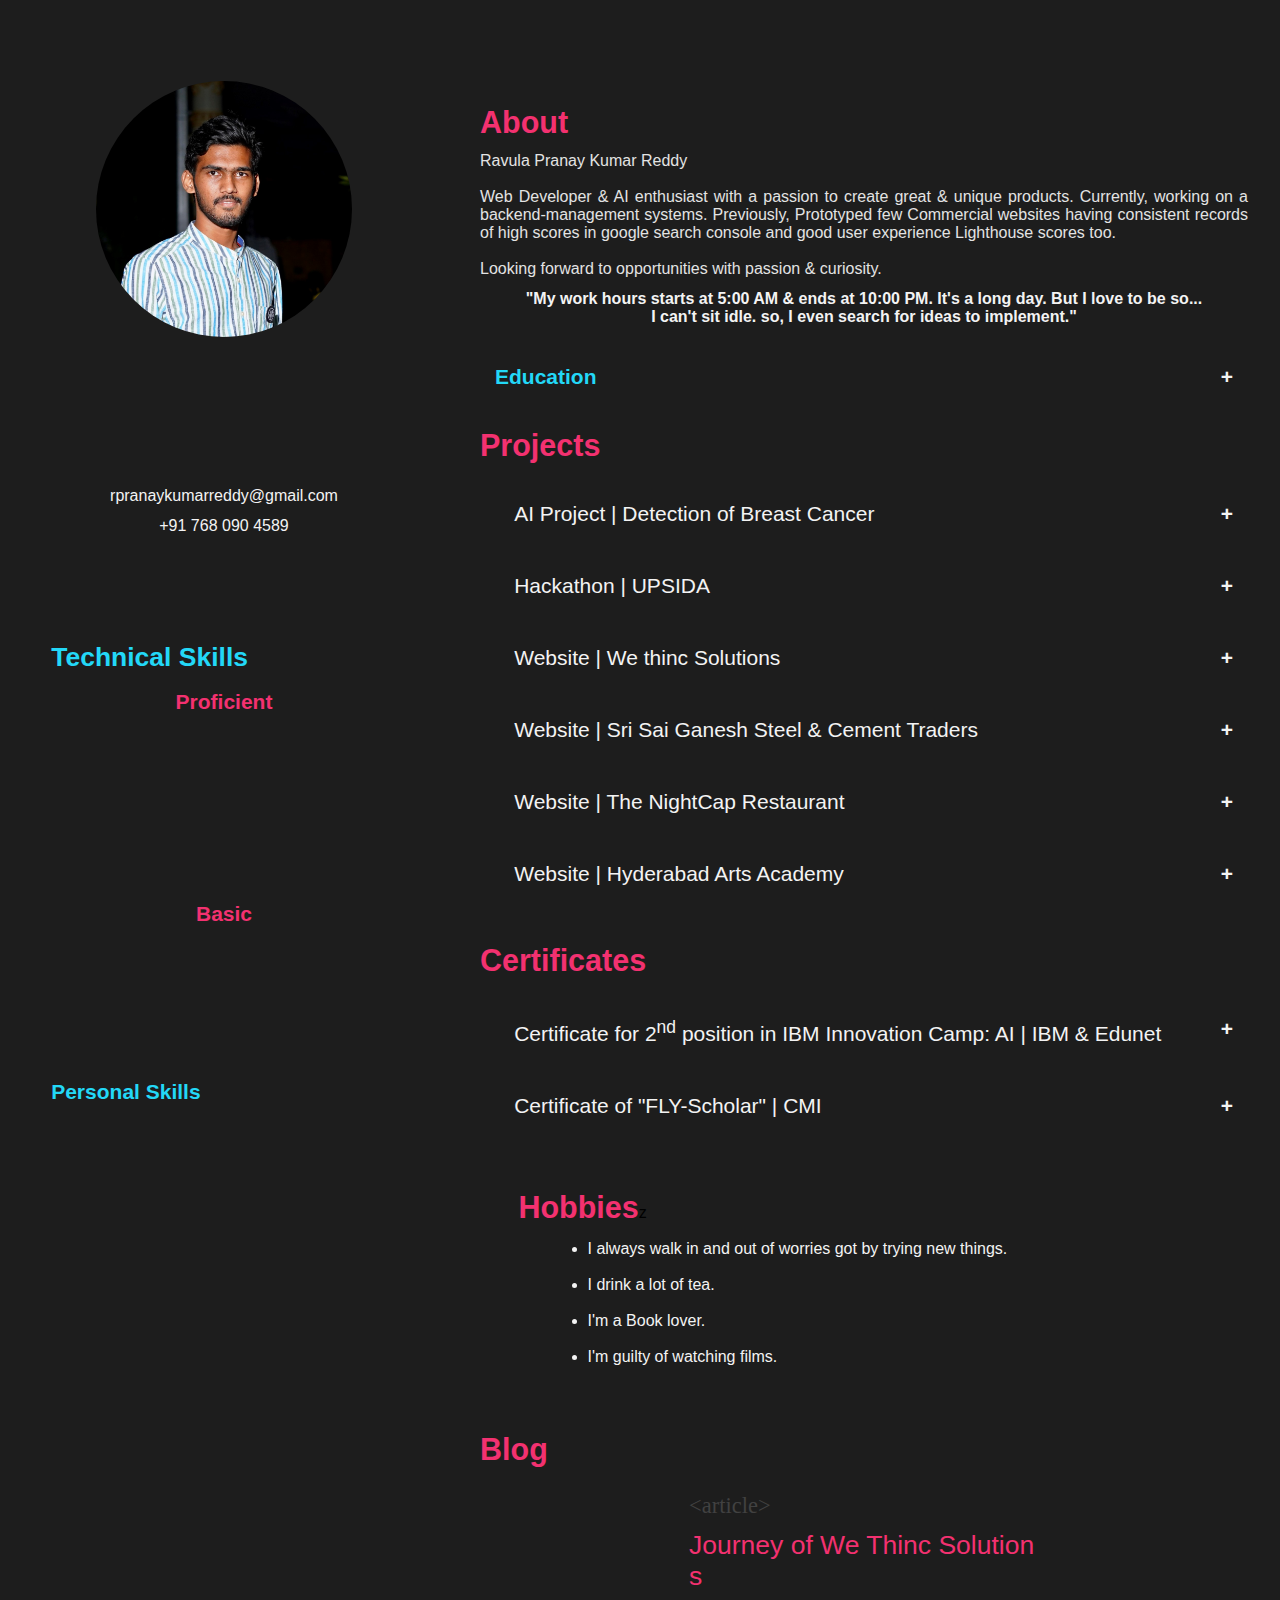
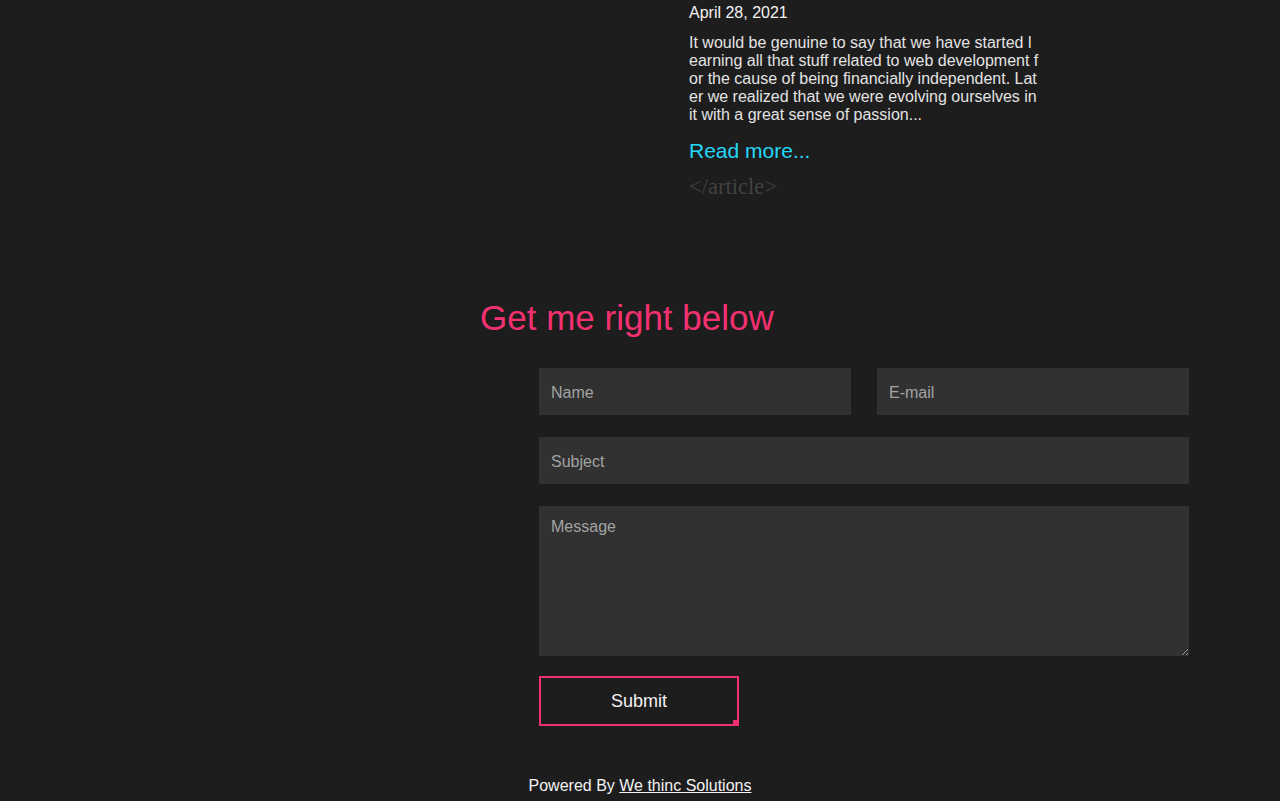
==== index.html @ e6c93ada "Add files via upload" ====
<!DOCTYPE html>
<html lang="en">

<head>
    <meta charset="UTF-8">
    <meta http-equiv="X-UA-Compatible" content="IE=edge">
    <meta name="viewport" content="width=device-width, initial-scale=1.0">
    <title>Pranay Kumar Reddy | Profile</title>
    <meta name="description" content="AI enthusiast & Web Developer with a passion to create great & unique products. Currently, learning AI through the IBM platform & also working on a database project. Previously, Prototyped few Commercial websites having consistent records of high scores in google search console and good user experience scores too. 
    Looking forward to opportunities with passion & curiosity.">
    <meta name="keywords" content="pranay, kumar, reddy, profile, portfolio, we, thinc, solutions">
    <meta name="author" content="We thinc solutions">
    <meta name="author" content="Ravula Pranay Kumar Reddy">
    <meta name="author" content="Bokka Varun Reddy">
    <meta name="author" content="Bokka Nirvan Reddy">
    <link rel="stylesheet" href="mixed stylesheet.css">
    <meta name="apple-mobile-web-app-capable" content="yes" />
    <link rel="apple-touch-icon" sizes="180x180" href="apple-touch-icon.png">
    <link rel="icon" type="image/png" sizes="32x32" href="favicon-32x32.png">
    <link rel="icon" type="image/png" sizes="16x16" href="favicon-16x16.png">
    <script src="https://kit.fontawesome.com/5bd445c778.js" crossorigin="anonymous"></script>
    <script src="https://ajax.googleapis.com/ajax/libs/jquery/3.5.1/jquery.min.js"></script>

    <script>
        function validateform() {
            var name = document.contactform.name.value;
            var subject = document.contactform.subject.value;
            var mail = document.contactform.mail.value;
            var atposition = mail.indexOf("@");
            var dotposition = mail.lastIndexOf(".");

            if (name == null || name == " ") {
                alert("Name can't be blank");
                return false;
            } else if (atposition < 1 || dotposition < atposition + 2 || dotposition + 2 >= x.length) {
                alert("Please enter a valid e-mail address");
                return false;
            } else if (subject == null || subject == "") {
                alert("Subject can't be blank");
                return false;
            }
        }
    </script>

</head>

<body>
    <div class="port-contain">
        <div class="port-box1">
            <div class="flex-row">
                <div class="port-photo">
                    <div class="face-inner">
                        <div class="front-face">
                            <div class="flex-row"><img src="pranay.jpeg" alt="Image Of Pranay Kumar Reddy Ravula"></div>
                        </div>
                        <div class="back-face">
                            <div class="flex-row"><img src="pranay_kid.jpg" alt="Image of Pranay Kumar Reddy Ravula-Childhood"></div>
                        </div>
                    </div>
                </div>
            </div>
            <div>
                <div class="flex-col">
                    <div class="name-box">
                        <div class="title">
                            <span class="block"></span>
                            <h1 class="cpink">Pranay Kumar Reddy<span></span></h1>
                        </div>
                        <div class="role">
                            <span class="block"></span>
                            <div class="flex.row"></div>
                            <h2 class="cwhite1">Web Developer<span></span>
                            </h2>
                        </div>
                    </div>
                </div>

            </div>

            <br>
            <div class="flex-col">
                <p class="content-p3 cwhite1 poicur" title="Email of Pranay Kumar Reddy"><i class="fas fa-envelope"></i> rpranaykumarreddy@gmail.com
                </p>
                <p class="content-p3 cwhite1 poicur" title="Phone number of Pranay Kumar Reddy"><i class="fa-solid fa-phone"></i> +91 768 090 4589</p>
            </div>
            <br><br>
            <div class="flex-row ">
                <a href="http://www.linkedin.com/in/rpranaykumarreddy" title="Linkedin page of Pranay Kumar Reddy"><span
                        class="social-sym hblue"><i class="fab fa-linkedin-in"></i></span></a>
                <a href="https://github.com/rpranaykumarreddy" title="Github page of Pranay Kumar Reddy"><span
                        class=" social-sym hblue "><i class="fab fa-github"></i></span></a>
                <a href="https://twitter.com/rpkr_inc" title="Twitter page of Pranay Kumar Reddy"><span
                        class=" social-sym hblue"><i class="fab fa-twitter"></i></span></a>
            </div> <br>
            <div class="skills">
                <p class="content-p1 tebold cblue">Technical Skills</p>
                <div class="badge-head">
                    <p style="float: left;" class="content-p2 vishid cblue"><i class="fa-solid fa-circle-info"></i></p>
                    <p class="content-p2 disinbl tebold cpink">Proficient</p>
                    <p style="float: right;" class="tooltip content-p2 hblue"><i class="fa-solid fa-circle-info"></i>
                        <span class="tooltiptext">Confident with hands-on project</span>
                    </p>
                </div>
                <div class="badge-list">
                    <p class="badge" style="--col1 : var(--v1);--col2 : var(--b);">HTML & CSS</p>
                    <p class="badge" style="--col1 : var(--v2);--col2 : var(--b);">Javascript</p>
                    <p class="badge" style="--col1 : var(--v3);--col2 : var(--w);">MySQL</p>
                    <p class="badge" style="--col1 : var(--v4);--col2 : var(--w);">C language</p>
                    <p class="badge" style="--col1 : var(--v5);--col2 : var(--b);">MS Access & MS Office</p>
                </div>
                <div class="badge-head">
                    <p class="content-p2 disinbl tebold cpink">Basic</p>
                </div>
                <div class="badge-list">
                    <p class="badge" style="--col1 : var(--v1);--col2 : var(--b);">Django</p>
                    <p class="badge" style="--col1 : var(--v2);--col2 : var(--b);">Java</p>
                    <p class="badge" style="--col1 : var(--v5);--col2 : var(--w);">Photoshop</p>
                </div>
            </div>
            <div class="skills">
                <p class="content-p2 tebold cblue">Personal Skills</p>
                <br><br>
                <div class="badge-list">
                    <p class="badge" style="--col1 : var(--v3);--col2 : var(--b);">Leadership</p>
                    <p class="badge" style="--col1 : var(--v4);--col2 : var(--b);">Creativity</p>
                    <p class="badge" style="--col1 : var(--v1);--col2 : var(--b);">Team & Time Management</p>
                    <p class="badge" style="--col1 : var(--v4);--col2 : var(--b);">Adaptability</p>
                    <p class="badge" style="--col1 : var(--v3);--col2 : var(--w);">Multitasking</p>
                    <p class="badge" style="--col1 : var(--v2);--col2 : var(--b);">Self-motivation</p>
                    <p class="badge" style="--col1 : var(--v5);--col2 : var(--b);">Perceptive</p>
                    <p class="badge" style="--col1 : var(--v1);--col2 : var(--b);">Problem Solving</p>
                </div>
            </div>
        </div>


        <div class="port-box2">
            <div>
                <h1 class="content-h6 pinkbold">About</h1>
                <p class="content-p3 cwhite2 tejustify"><b>Ravula Pranay Kumar Reddy</b><br><br> Web Developer & AI enthusiast with a passion to create great & unique products. Currently, working on a backend-management systems. Previously, Prototyped few Commercial websites having consistent
                    records of high scores in google search console and good user experience Lighthouse scores too.
                    <br><br>Looking forward to opportunities with passion & curiosity.
                </p><br>
                <div class="flex-row">
                    <p class="tebold content-p3 cwhite1 tecenter">"My work hours starts at 5:00 AM & ends at 10:00 PM. It's a long day. But I love to be so...<br>I can't sit idle. so, I even search for ideas to implement."
                    </p>
                </div>
            </div><br>
            <div><button class="tebold accordion cblue content-p2">Education</button>
                <div class="panel">
                    <div class="study">
                        <h1 class="content-p3 tebold cwhite2">B.Tech</h1>
                        <div class="matter-main">
                            <h1 class="content-p3 cblue">Computer Science and Engineering | 2024</h1><br>
                            <h1 class="content-p3 cwhite3 teupper">Indian Institute of Information Technology (IIIT) Bhopal
                            </h1>
                        </div>
                    </div>
                    <div class="study">
                        <h1 class="content-p3 tebold cwhite2">Intermediate</h1>
                        <div class="matter-main">
                            <h1 class="content-p3 cblue">MPC | March 2020</h1><br>
                            <h1 class="content-p3 cwhite3 teupper">Nano Junior College (TSBIE)</h1>
                        </div>
                    </div>
                    <div class="study">
                        <h1 class="content-p3 tebold cwhite2">Schooling</h1>
                        <div class="matter-main">
                            <h1 class="content-p3 cblue">AISSE | April 2018</h1><br>
                            <h1 class="content-p3 cwhite3 teupper">Academic heights School (CBSE)</h1>
                        </div>
                    </div>
                </div>
            </div>
            <br>


            <h1 class="content-h6 pinkbold">Projects</h1>

            <div class="matter-main">
                <div class="matter-projects">
                    <br>
                    <div><button class="accordion content-p2">AI Project | Detection of Breast Cancer</button>
                        <div class="panel">
                            <div class="matter-main">
                                <a href='https://ffe212.herokuapp.com' target="_blank"><span
                                        class="content-p2 cpink">ffe212.herokuapp.com</span></a><span class="content-p3 cwhite1">&#160&#160 | &#160&#160 February 23, 2022</span>
                                <br>
                                <p class="content-p2 bluebold">Team Leader & Lead Developer</p><br>
                                <p class="content-p4 cwhite2">Team Size: 7 people &#160 | &#160 Duration: 21 days</p>
                                <br>
                                <p class="content-p3 cwhite2">This website interfaced project is a small step to assist cancer patients. But, It got me an opportunity to explore AI, work on back-end & lead a hands-on AI project.</p><br>
                                <br>
                                <p class="content-p2 cwhite1">Accomplishments</p>
                                <p class="content-p3 cwhite1">
                                </p>
                                <ul class="list cwhite1">
                                    <li>Handling <span class="bluebold">a mid-size team</span> in an inexperienced field.
                                    </li>
                                    <li>Getting <span class="bluebold">high accurate predictions</span> for the Health sector.
                                    </li>
                                    <li><span class="bluebold">Dynamic predictions</span> based on datasets accuracy.
                                    </li>
                                </ul>
                                <p></p>
                            </div>
                        </div>
                    </div>
                </div>
                <div class="matter-projects">
                    <br>
                    <div><button class="accordion content-p2">Hackathon | UPSIDA</button>
                        <div class="panel">
                            <div class="matter-main">
                                <a href='https://wethinc.github.io/upsida-demo' target="_blank"><span
                                        class="content-p2 cpink">wethinc.github.io/upsida-demo</span></a><span class="content-p3 cwhite1">&#160&#160 | &#160&#160 August 2, 2021</span>
                                <br>
                                <p class="content-p2 bluebold">Designer & Lead Web Developer</p><br>
                                <p class="content-p4 cwhite2">Team Size: 3 people &#160 | &#160 Duration: 21 days</p>
                                <br>
                                <p class="content-p3 cwhite2">This website is for Uttar Pradesh State Industrial Development Authority Hackathon.</p><br>
                                <br>
                                <p class="content-p2 cwhite1">Accomplishments</p>
                                <p class="content-p3 cwhite1">
                                </p>
                                <ul class="list cwhite1">
                                    <li>Got to know <span class="bluebold">vision of government organization</span></li>
                                    <li><span class="bluebold">Animated (PPT)</span>slide show.</li>
                                    <li>Parallax <span class="bluebold">split screen</span>.</li>
                                    <li>Smooth & <span class="bluebold">Uniform Design</span>.</li>
                                    <li>Fully responsive web pages.</li>
                                </ul>
                                <p></p>
                            </div>
                        </div>
                    </div>
                </div>
                <div class="matter-projects">
                    <br>
                    <div><button class="accordion content-p2">Website | We thinc Solutions</button>
                        <div class="panel">
                            <div class="matter-main">
                                <a href='https://wethinc.in' target="_blank"><span
                                        class="content-p2 cpink">wethinc.in</span></a><span class="content-p3 cwhite1">&#160&#160 | &#160&#160 April, 2021</span>
                                <br>
                                <p class="content-p2 bluebold">Designer & Lead Web Developer</p><br>
                                <p class="content-p4 cwhite2">Team Size: 3 people &#160 | &#160 Duration: 10 days</p>
                                <br>
                                <p class="content-p3 cwhite2">This website is for our freelancing service. It includes numerous features to prove our potential.</p><br>
                                <br>
                                <p class="content-p2 cwhite1">Accomplishments</p>
                                <p class="content-p3 cwhite1">
                                </p>
                                <ul class="list cwhite1">
                                    <li><span class="bluebold">AJAX</span> query for <span class="bluebold">dynamic</span> web page.</li>
                                    <li>In-built <span class="bluebold">Contact Form</span>.</li>
                                    <li>Fun with <span class="bluebold">animations</span>.</li>
                                    <li>Hover and click actions.</li>
                                    <li>Fully responsive web pages.</li>
                                </ul>
                                <p></p>
                            </div>
                        </div>
                    </div>
                </div>
                <div class="matter-projects">
                    <br>
                    <div><button class="accordion content-p2">Website | Sri Sai Ganesh Steel &amp; Cement
                            Traders</button>
                        <div class="panel">
                            <div class="matter-main">
                                <a href='https://ssgtraders.github.io' target="_blank"><span
                                        class="content-p2 cpink">ssgtraders.github.io</span></a><span class="content-p3 cwhite1">&#160&#160 | &#160&#160 May, 2021</span>
                                <br>
                                <p class="content-p2 bluebold">Designer & Lead Web Developer</p><br>
                                <p class="content-p4 cwhite2">Team Size: 3 people &#160 | &#160 Duration: 2 days</p>
                                <br>
                                <p class="content-p3 cwhite2">This website is made to challenge ourselves to create a relevant and fully responsive simple website in a short period.</p><br>
                                <br>
                            </div>
                        </div>
                    </div>
                </div>
                <div class="matter-projects">
                    <br>
                    <div><button class="accordion content-p2">Website | The NightCap Restaurant</button>
                        <div class="panel">
                            <div class="matter-main">
                                <a href='https://thenightcap.github.io' target="_blank"><span
                                        class="content-p2 cpink">thenightcap.github.io</span></a><span class="content-p3 cwhite1">&#160&#160 | &#160&#160 May, 2021</span>
                                <br>
                                <p class="content-p2 bluebold">Designer & Lead Web Developer</p><br>
                                <p class="content-p4 cwhite2">Team Size: 3 people &#160 | &#160 Duration: 5 days</p>
                                <br>
                                <p class="content-p3 cwhite2">This website is for a small restaurant. The target audience is both the at-place & at-home customers.</p><br>
                                <br>
                                <p class="content-p2 cwhite1">Accomplishments</p>
                                <p class="content-p3 cwhite1">
                                </p>
                                <ul class="list cwhite1">
                                    <li>Menu <span class="bluebold">filtering functionality</span>.</li>
                                    <li><span class="bluebold">Parallax</span> photo division.</li>
                                    <li>Animated logo-home page.</li>
                                    <li>Fully responsive web pages.</li>
                                </ul>
                                <p></p>
                            </div>
                        </div>
                    </div>
                </div>
                <div class="matter-projects">
                    <br>
                    <div><button class="accordion content-p2">Website | Hyderabad Arts Academy</button>
                        <div class="panel">
                            <div class="matter-main">
                                <a href='https://hydartsacademy.com' target="_blank"><span
                                        class="content-p2 cpink">hydartsacademy.com</span></a><span class="content-p3 cwhite1">&#160&#160 | &#160&#160 February, 2021</span>
                                <br>
                                <p class="content-p2 bluebold">Designer & Lead Web Developer</p><br>
                                <p class="content-p4 cwhite2">Team Size: 3 people &#160 | &#160 Duration: 10 days</p>
                                <br>
                                <p class="content-p3 cwhite2">This website is our first website. It is simple & fully responsive website.</p><br>
                                <br>
                            </div>
                        </div>
                    </div>
                </div>
            </div><br><br>


            <h1 class="content-h6 pinkbold">Certificates</h1>

            <div class="matter-main">
                <div class="matter-projects">
                    <br>
                    <div><button class="accordion content-p2">Certificate for 2<sup>nd</sup> position in IBM Innovation
                            Camp: AI | IBM & Edunet</button>
                        <div class="panel">
                            <div class="matter-main">
                                <span class="content-p2 cpink poicur" onclick="op(1)">Click to view</span><span class="content-p3 cwhite1">&#160&#160 | &#160&#160 February, 2021</span>
                                <br>
                                <p class="content-p2 bluebold">Artificial Intelligence</p><br>
                                <p class="content-p4 cwhite2">Duration: 75 days</p>
                                <br>
                            </div>
                        </div>
                    </div>
                </div>
                <div class="matter-projects">
                    <br>
                    <div><button class="accordion content-p2">Certificate of &#34;FLY-Scholar&#34; | CMI</button>
                        <div class="panel">
                            <div class="matter-main">
                                <span class="content-p2 cpink poicur" onclick="op(0)">Click to view</span><span class="content-p3 cwhite1">&#160&#160 | &#160&#160 August, 2021</span>
                                <br>
                                <p class="content-p2 bluebold">Leadership Skills</p><br>
                                <p class="content-p4 cwhite2">Duration: 26 days</p>
                                <br>
                            </div>
                        </div>
                    </div>
                </div>
            </div>
            <br><br>
            <div class="hobby">
                <h1 class="content-h6 pinkbold">Hobbies</h1>z
                <p class="content-p3 cwhite1">
                    <ul class="list cwhite1">
                        <li>I always walk in and out of worries got by trying new things.</li>
                        <li>I drink a lot of tea.</li>
                        <li>I'm a Book lover.</li>
                        <li>I'm guilty of watching films.</li>
                    </ul>
                </p>
            </div>
            <br><br>
            <h1 class="content-h6 pinkbold">Blog</h1>
            <div class="blog-group port-blog-group">
                <div class="blog-card">
                    <p class="code">&#60;article&#62;</p>
                    <h1 class="content-p1 cpink hblue">Journey of We Thinc Solutions</h1>
                    <p class="blog-date">April 28, 2021</p>
                    <p class="content-p3 cwhite2">It would be genuine to say that we have started learning all that stuff related to web development for the cause of being financially independent. Later we realized that we were evolving ourselves in it with a great sense of passion...
                    </p>
                    <div class="fix-bottom">
                        <p class="content-p2 cblue"><a href="https://wethinc.in/blogs/1.html">Read more...</a></p>
                        <p class="code">&#60;/article&#62;</p>
                    </div>
                </div>
            </div>
            <br><br>
            <br><br>

            <h1 class="content-h5 cpink">Get me right below</h1><br><br>
            <div class="flex-col">
                <div class="port-form">
                    <form name="contactform" autocomplete="off" action="https://formsubmit.co/rpranayreddy40@gmail.com" onsubmit="return validateform()" method="POST">
                        <input class="form" type="text" id="fname" name="name" placeholder="Name" required>
                        <input class="form" type="mail" id="fmail" name="mail" placeholder="E-mail" required>
                        <input class="form" type="text" id="fsubject" name="subject" placeholder="Subject" required>
                        <textarea class="form" id="fmessage" name="message" placeholder="Message" style="height:150px"></textarea>

                        <div class="button">
                            <div class="layer"></div>
                            <div class="botdot"></div>
                            <input type="submit" value="Submit">
                        </div>
                    </form>
                </div>
            </div>


        </div>

        <div id="cer-img-pop">
            <span id="cer-clo" onclick="cl()">&times;</span>
            <div id="cer-dic-cen">
                <img id="cer-img">
                <div id="cer-cap"></div>
            </div>
        </div>

        <footer>
            <div class="flex-col">
                <h1 class="content-p3 cwhite1">Powered By <a style="text-decoration: underline;" href="https://wethinc.in/">We thinc Solutions</a></h1>
            </div>
        </footer>

    </div>
    <script>
        var cerPop = document.getElementById("cer-img-pop");
        var cerImg = document.getElementById("cer-img");
        var cerCap = document.getElementById("cer-cap");
        var imgsrc = ["FLY.jpg", "IBM.jpg"];
        var imgcap = ["Certificate of &#34;Finding The Leader in You - Scholar&#34; program",
            "Certificate for securing second position in IBM Innovation Camp: AI"
        ];

        function op(va) {
            cerPop.style.display = "block";
            cerImg.src = imgsrc[va];
            cerCap.innerHTML = imgcap[va];
        }

        function cl() {
            cerPop.style.display = "none";
            cerImg.src = "";
            cerCap.innerHTML = "";
        }

        var acc = document.getElementsByClassName("accordion");
        var i;

        for (i = 0; i < acc.length; i++) {
            acc[i].addEventListener("click", function() {
                this.classList.toggle("active");
                var panel = this.nextElementSibling;
                if (panel.style.maxHeight) {
                    panel.style.maxHeight = null;
                } else {
                    panel.style.maxHeight = panel.scrollHeight + "px";
                }
            });
        }
    </script>
</body>

</html>
---- mixed stylesheet.css ----
::-webkit-scrollbar {
    width: 9px;
}

::-webkit-scrollbar-track {
    background: #414141;
}

::-webkit-scrollbar-thumb {
    background: #818181;
}

::-webkit-scrollbar-thumb:hover {
    background: #a1a1a1;
}

body {
    overflow-x: hidden;
    background-color: rgb(29, 29, 29);
}

.wholebody {
    animation: mainFadeIn 2s forwards;
}

* {
    box-sizing: border-box;
    margin: 0px;
    padding: 0px;
    font-family: Arial, Helvetica, sans-serif;
}


/*Nav*/

#myNav {
    z-index: 500;
    width: 10%;
    height: 100%;
    position: fixed;
    top: 0px;
    left: 0px;
    background-color: #181818;
    overflow-x: hidden;
    overflow-y: auto;
    display: flex;
    justify-content: space-between;
    flex-direction: column;
    align-items: center;
    flex-shrink: 0;
    flex-grow: 0;
    transition: 0.4s;
}

.icobut {
    display: none;
    cursor: pointer;
    z-index: 1000;
    position: fixed;
    top: 10px;
    right: 10px;
    width: 51px;
    height: 51px;
    padding: 6px 8px;
    background-color: rgba(0, 0, 0, 0.65);
    border-radius: 9px;
}

.x-bar1,
.x-bar2,
.x-bar3 {
    width: 35px;
    height: 5px;
    background-color: #ffffff;
    margin: 6px 0;
    transition: 0.4s;
}

.change .x-bar1 {
    -webkit-transform: rotate(-45deg) translate(-8px, 8px);
    transform: rotate(-45deg) translate(-8px, 8px);
}

.change .x-bar2 {
    opacity: 0;
}

.change .x-bar3 {
    -webkit-transform: rotate(45deg) translate(-8px, -8px);
    transform: rotate(45deg) translate(-8px, -8px);
}

.sect {
    width: 100%;
}

.nav-logo {
    width: 100%;
    height: auto;
    color: #8d8d8d;
    padding: 10% 0px;
    background-color: #000000;
}

.nav-logo img {
    width: 90%;
}

.nav-link {
    width: 100%;
    padding: 15px 0px;
}

.linbutt {
    cursor: pointer;
    width: 100%;
    color: rgb(144, 144, 144);
    font-size: 2.5vh;
    padding: 2vh 0px;
    text-align: center;
    border-bottom: #2d2d2d 1.5px solid;
}

.font-p1 {
    font-size: 2.5vh;
}

.linbutt:first-child {
    border-top: #2d2d2d 1.5px solid;
}

.linbutt a {
    font-size: inherit;
    font-weight: 400;
}

a:link,
a:visited,
a:hover,
a:active {
    color: inherit;
    text-decoration: none;
}

.nav-social {
    width: 100%;
}

.nav-social a {
    padding: 2px;
    margin-bottom: 16px;
}

.social-sym {
    color: #8d8d8d;
    font-size: 22px;
    padding: 8px;
    margin: 0px 2px;
}


/*iframes*/

#screen {
    right: 0px;
    top: 0px;
    float: right;
    width: 90vw;
    height: auto;
}


/*loading*/

#loading {
    margin-left: 0px;
    position: fixed;
    top: 0px;
    bottom: 0px;
    width: 0px;
    overflow: hidden;
    background-color: rgb(29, 29, 29);
    z-index: 100;
    display: flex;
    flex-direction: column;
    justify-content: center;
    align-items: center;
    flex-shrink: 0;
    flex-grow: 0;
}

.poicur {
    cursor: pointer;
}

.loadin {
    padding-left: 10%;
    transition: padding 1s cubic-bezier(0.5, 0, 0.5, 1);
    position: fixed;
    animation-name: loadinani;
    animation-duration: 1s;
    animation-fill-mode: forwards;
    animation-timing-function: cubic-bezier(0.5, 0, 0.5, 1);
}

.loadout {
    position: fixed;
    animation-name: loadoutani;
    animation-duration: 1s;
    animation-fill-mode: forwards;
    animation-timing-function: cubic-bezier(0.5, 0, 0.5, 1);
}

@keyframes loadinani {
    0% {
        width: 0px;
    }
    100% {
        width: 100%;
    }
}

@keyframes loadoutani {
    0% {
        width: 100%;
    }
    100% {
        margin-left: 100%;
        width: 100%;
    }
}


/*Style Main*/

main {
    width: 100%;
    overflow: hidden;
    padding: 0px 3%;
}

a:link,
a:visited,
a:hover,
a:active {
    color: inherit;
    text-decoration: none;
}

.tebold {
    font-weight: 600 !important;
}

.pinkbold {
    font-weight: 600 !important;
    color: #f33170 !important;
}

.bluebold {
    font-weight: 600 !important;
    color: #23d8f7 !important;
}

.cblue {
    color: #23d8f7 !important;
}

.cpink {
    color: #f33170 !important;
}

.cwhite1 {
    color: #f3f3f3;
}

.cwhite2 {
    color: #e3e3e3;
}

.cwhite3 {
    color: #d3d3d3;
}

.cwhite4 {
    color: #c3c3c3;
}

.cwhite5 {
    color: #b3b3b3;
}

.cwhite6 {
    color: #a3a3a3;
}

.cblack1 {
    color: #414141;
}

.cblack2 {
    color: #515151;
}

.cblack3 {
    color: #616161;
}

.cblack4 {
    color: #717171;
}

.cblack5 {
    color: #818181;
}

.cblack6 {
    color: #919191;
}

.code {
    color: #414141;
    padding: 5px 0px;
    font-size: 2.5vh;
    font-family: cursive;
    font-weight: 400;
}

.matter-main {
    padding-left: 1.5vw;
    position: relative;
}

.matter-head {
    padding-left: 2.5vw;
}

.shadow {
    z-index: -100;
    position: absolute;
    overflow: hidden;
    top: 0px;
    left: 0px;
    padding-top: 5vh;
    font-size: 30vmax;
    font-weight: 600;
    color: #414141;
}

.h1we-text {
    height: 6.4vw;
}

.content-h1 {
    display: inline-block;
    font-size: 7.2vw;
    font-weight: 600;
    padding: 6px 0px;
    cursor: default;
}

.content-h2 {
    display: inline-block;
    font-size: 5.8vw;
    font-weight: 500;
    padding: 6px 0px;
}

.content-h3 {
    display: inline-block;
    font-size: 4.5vw;
    font-weight: 400;
    padding: 6px 0px;
}

.content-h4 {
    display: inline-block;
    font-size: 40px;
    font-weight: 600;
    padding: 6px 0px;
    cursor: default;
}

.content-h5 {
    display: inline-block;
    font-size: 35px;
    font-weight: 500;
    padding: 6px 0px;
}

.content-h6 {
    display: inline-block;
    font-size: 30.5px;
    font-weight: 400;
    padding: 6px 0px;
}

.content-p1 {
    display: inline-block;
    font-size: 26.5px;
    font-weight: 300;
    padding: 6px 0px;
}

.content-p2 {
    display: inline-block;
    font-size: 21px;
    font-weight: 300;
    padding: 6px 0px;
}

.content-p3 {
    display: inline-block;
    font-size: 16px;
    font-weight: 300;
    padding: 6px 0px;
}

.tecenter {
    text-align: center;
}

.tejustify {
    text-align: justify;
}

.teupper {
    text-transform: uppercase;
}

.inline {
    display: inline-block !important;
}

.disnon {
    display: none;
}

.vishid {
    visibility: hidden;
}

.disinbl {
    display: inline-block;
}

.flex-col {
    display: flex;
    flex-direction: column;
    justify-content: center;
    align-items: center;
    flex-shrink: 0;
    flex-grow: 0;
}

.flex-row {
    display: flex;
    justify-content: center;
    flex-direction: row;
    align-items: center;
    flex-shrink: 0;
    flex-grow: 0;
}

.flex-sta {
    display: flex;
    justify-content: flex-start;
    flex-direction: column;
    align-items: flex-start;
    flex-shrink: 0;
    flex-grow: 0;
}

.jourwidth {
    width: 65vw;
}

.hwhite:hover {
    color: #f3f3f3;
}

.hpink:hover {
    color: #f33170;
}

.hblue:hover {
    color: #23d8f7;
}


/*work section styles*/

#web-PORT {
    background-color: rgb(29, 29, 29);
}

#web-WTS {
    background-color: rgb(29, 29, 29);
}

#web-HAA {
    background-color: rgb(243, 209, 86);
}

.works {
    width: 100%;
    height: auto;
    display: flex;
    padding: 0 5vw;
    flex-wrap: wrap;
    justify-content: space-evenly;
    align-content: center;
    align-items: center;
}

.frame {
    text-align: center;
    position: relative;
    width: 300px;
    height: 300px;
    overflow: hidden;
    color: #f3f3f3;
    border: #2d2d2d 2.5px solid;
    margin: 20px;
    padding: 15px;
    display: flex;
    justify-content: center;
    align-items: center;
}

.frame img {
    width: 100%;
}

.frame h1 {
    font-size: 30px !important;
}

.frame .details {
    width: 220px;
    height: 220px;
    padding: 20px;
    border-radius: 50%;
    position: absolute;
    top: 50%;
    left: 50%;
    transform: translate(-50%, -50%) rotateY(90deg);
    transform-origin: 50%;
    background: rgba(29, 29, 29, 0.9);
    overflow: hidden;
    transition: all 0.4s linear;
}

.frame:hover .details {
    transform: translate(-50%, -50%) rotateY(0deg);
}


/*blog section style*/

.blog-group {
    display: flex;
    justify-content: space-around;
    flex-direction: row;
    align-items: center;
    flex-shrink: 0;
    flex-grow: 0;
    flex-wrap: wrap;
    word-break: break-all;
}

.blog-card {
    margin: 15px 10px;
    position: relative;
    display: flex;
    justify-content: flex-start;
    flex-direction: column;
    align-items: flex-start;
    align-content: flex-start;
    flex-shrink: 0;
    flex-grow: 0;
    max-width: 400px;
    height: auto;
    padding-bottom: 75px;
}

.blog-date {
    color: #f3f3f3;
    font-size: 16px;
    font-weight: 400;
    padding: 6px 0px;
}

.blog-author {
    float: right;
    color: #f3f3f3;
    font-size: 16px;
    font-weight: 400;
    padding: 6px 0px;
}

.fix-bottom {
    position: absolute;
    bottom: 0px;
}


/*blog single style*/

.list {
    padding-left: 10%;
}

.list li {
    padding: 1vmin 0px;
}

.blog-content {
    padding: 2vw 5vw;
    display: flex;
    justify-content: space-between;
    flex-direction: row;
    align-items: flex-start;
    flex-shrink: 0;
    flex-grow: 0;
}

.blog-box1 {
    width: 60%;
}

.blog-box1 img {
    width: 80%;
}

.blog-box2 {
    width: 35%;
}

.line-pink {
    border-color: #f33170;
}


/*team section style*/

.team-row {
    display: flex;
    justify-content: center;
    flex-direction: row;
    align-items: center;
    flex-shrink: 0;
    flex-grow: 0;
    flex-wrap: wrap;
}

.team-col {
    display: flex;
    justify-content: center;
    flex-direction: column;
    align-items: center;
    flex-shrink: 0;
    flex-grow: 0;
    flex-wrap: wrap;
}

.team-box {
    width: 300px;
    height: 300px;
}

.team-text {
    position: relative;
    padding: 20px;
    text-align: center;
    padding-bottom: 40px;
}

.team-box img {
    width: 100%;
    height: 100%;
}

.team-social {
    width: 100%;
    position: absolute;
    bottom: 0px;
    left: 0px;
}

.team-social a {
    margin-bottom: 10px;
}


/*contact section style*/

.contwidth {
    width: 45%;
}

.form {
    color: #f3f3f3;
    background-color: #313131;
    padding: 12px;
    border: 0px solid #ccc;
    font-size: 20px;
    margin-top: 6px;
    margin-bottom: 16px;
    width: 100%;
    resize: vertical;
}

#fname {
    width: 48%;
}

#fmail {
    float: right;
    width: 48%;
}

input[type=submit] {
    font-size: 18px;
    position: absolute;
    top: 50%;
    left: 50%;
    width: 100%;
    height: 100%;
    color: #f3f3f3;
    transform: translate(-50%, -50%);
    -ms-transform: translate(-50%, -50%);
    transition: .5s ease;
    background-color: transparent;
    border: none;
    outline: none;
    cursor: pointer;
}

 ::placeholder {
    color: #a3a3a3;
    opacity: 1;
    font-size: 16px;
}

 :-ms-input-placeholder {
    color: #a3a3a3;
    font-size: 16px;
}

 ::-ms-input-placeholder {
    color: #a3a3a3;
    font-size: 16px;
}


/*portfolio style*/

.port-contain {
    display: flex;
    flex-wrap: wrap;
    justify-content: space-evenly;
    flex-direction: row;
    align-items: flex-start;
    flex-shrink: 0;
    flex-grow: 0;
}

.port-box1 {
    margin: 5vmin auto;
    width: 30vw;
}

.port-box2 {
    margin: 5vmin auto;
    padding-top: 6vh;
    width: 60vw;
}

.port-photo {
    margin: 4vmin 0px;
    width: 20vw;
    height: 20vw;
}

.port-photo img {
    height: 100%;
    width: 100%;
}

.face-inner {
    position: relative;
    width: 100%;
    height: 100%;
    text-align: center;
    transition: transform 0.8s;
    transform-style: preserve-3d;
}

.port-photo:hover .face-inner {
    transform: rotateY(180deg);
}

.front-face,
.back-face {
    position: absolute;
    width: 100%;
    height: 100%;
    -webkit-backface-visibility: hidden;
    backface-visibility: hidden;
    overflow: hidden;
    border-radius: 50%;
}

.back-face {
    transform: rotateY(180deg);
}

.skills {
    margin: 15px 5%;
}

.hobby {
    margin: 15px 5%;
}

.study {
    padding: 9px 6px;
}

.border-bottom {
    border-bottom: #444 1.5px solid;
}

.port-blog-group .blog-card {
    max-width: 350px;
    align-content: space-between;
}

.port-form {
    width: 650px;
}

footer {
    width: 100%;
}


/*badge-list*/

:root {
    --b: #000;
    --w: #fff;
    --v1: #46bddf;
    --v2: #52d273;
    --v3: #e84f64;
    --v4: #e57255;
    --v5: #e5c453;
}

.badge-head {
    text-align: center;
    padding: 5px 0px 14px 0px;
}

@keyframes showText {
    100% {
        opacity: 1;
    }
}

.badge-list {
    padding: 0px 30px 25px 30px;
    width: 100%;
    color: #f3f3f3;
    opacity: 0;
    animation: showText 0.5s linear forwards;
    display: flex;
    justify-content: space-evenly;
    align-items: center;
    flex-wrap: wrap;
    flex-direction: row;
}

.badge-list .badge {
    display: inline;
    margin: 4px 8px;
    padding: 6px 10px;
    border: solid #23d8f7 3px;
    font-weight: bold;
    transition: all 0.5s ease-in-out;
    cursor: pointer;
    border-radius: 12px;
}

.badge {
    border: solid var(--col1) 3px !important;
}

.badge:hover {
    background-color: var(--col1);
    color: var(--col2);
    transform: scale(1.2);
}


/*Tool tip*/

.tooltip {
    color: #8d8d8d;
    position: relative;
    display: inline-block;
}

.tooltip .tooltiptext {
    visibility: hidden;
    width: 180px;
    background-color: rgba(45, 45, 45, 0.9);
    color: #fff;
    text-align: center;
    border-radius: 6px;
    padding: 5px 10px;
    position: absolute;
    z-index: 1000;
    top: 0px;
    right: 150%;
}

.tooltip:hover .tooltiptext {
    visibility: visible;
}


/*name animation*/

.name-box {
    padding: 0px 10px;
    width: 280px;
    height: 90px;
    position: relative;
    display: flex;
    justify-content: center;
    flex-direction: column;
}

.name-box .title {
    width: 100%;
    position: relative;
    display: flex;
    align-items: center;
    height: 50px;
}

.name-box .title .block {
    width: 0%;
    height: inherit;
    background-color: #f33170;
    position: absolute;
    display: flex;
    animation: mainBlock 2s cubic-bezier(0.74, 0.06, 0.4, 0.92) forwards;
}

.name-box .title h1 {
    font-size: 22px;
    opacity: 0;
    animation: mainFadeIn 2s forwards;
    animation-delay: 2s;
    display: flex;
    align-items: baseline;
    position: relative;
}

.name-box .title h1 span {
    width: 0px;
    height: 0px;
    border-radius: 50%;
    background-color: #f33170;
    animation: popIn 0.8s cubic-bezier(0.74, 0.06, 0.4, 0.92) forwards;
    animation-delay: 2s;
    margin-left: 5px;
    margin-top: -10px;
    position: absolute;
    bottom: 13px;
    right: -12px;
}

.name-box .role {
    width: 100%;
    position: relative;
    display: flex;
    align-items: center;
    height: 30px;
    margin-top: -10px;
}

.name-box .role .block {
    width: 0%;
    height: inherit;
    background-color: #23d8f7;
    position: absolute;
    display: flex;
    animation: mainBlock 2s cubic-bezier(0.74, 0.06, 0.4, 0.92) forwards;
    animation-delay: 2s;
}

.name-box .role h2 {
    font-size: 12px;
    opacity: 0;
    animation: secFadeIn 2s forwards;
    animation-delay: 3.2s;
    font-weight: 600;
    text-transform: uppercase;
    letter-spacing: 3px;
}

@keyframes mainBlock {
    0% {
        width: 0%;
        left: 0;
    }
    50% {
        width: 100%;
        left: 0;
    }
    100% {
        width: 0%;
        left: 100%;
    }
}

@keyframes secBlock {
    0% {
        width: 0%;
        left: 0;
    }
    50% {
        width: 100%;
        left: 0;
    }
    100% {
        width: 0%;
        left: 100%;
    }
}

@keyframes mainFadeIn {
    0% {
        opacity: 0;
    }
    100% {
        opacity: 1;
    }
}

@keyframes secFadeIn {
    0% {
        opacity: 0;
    }
    100% {
        opacity: 0.6;
    }
}

@keyframes popIn {
    0% {
        width: 0px;
        height: 0px;
        background: #e9d856;
        opacity: 0;
        border: 0px solid #ddd;
    }
    50% {
        width: 8px;
        height: 8px;
        background: #e9d856;
        opacity: 1;
        bottom: 35px;
    }
    65% {
        width: 6px;
        height: 6px;
        bottom: 0px;
    }
    80% {
        width: 8px;
        height: 8px;
        bottom: 12px;
    }
    100% {
        width: 6px;
        height: 6px;
        background: #e9d856;
        border: 0px solid #222;
        bottom: 6px;
    }
}


/*accordion*/

.accordion {
    background-color: transparent;
    color: #f3f3f3;
    cursor: pointer;
    padding: 15px;
    width: 100%;
    border: none;
    text-align: left;
    outline: none;
    transition: 0.4s;
}

.accordion:hover {
    background-color: #222;
}

.accordion:after {
    content: '\002B';
    color: #f3f3f3;
    font-weight: bold;
    float: right;
    margin-left: 5px;
}

.active:after {
    content: "\2212";
}

.panel {
    padding: 0 15px;
    background-color: transparent;
    max-height: 0;
    overflow: hidden;
    transition: max-height 0.2s ease-out;
}


/*slide-in animation on scroll*/

.slideanim {
    visibility: hidden;
}

.slide {
    animation-name: slide;
    -webkit-animation-name: slide;
    animation-duration: 1s;
    -webkit-animation-duration: 1s;
    visibility: visible;
}

@keyframes slide {
    0% {
        opacity: 0;
        transform: translateY(70%);
    }
    100% {
        opacity: 1;
        transform: translateY(0%);
    }
}

@-webkit-keyframes slide {
    0% {
        opacity: 0;
        -webkit-transform: translateY(70%);
    }
    100% {
        opacity: 1;
        -webkit-transform: translateY(0%);
    }
}


/*popup image*/

#cer-img-pop {
    display: none;
    position: fixed;
    left: 0;
    top: 0;
    width: 100%;
    height: 100%;
    z-index: 1500;
    padding: 30px;
    background-color: rgba(0, 0, 0, 0.8);
}

#cer-dic-cen {
    position: absolute;
    top: 0px;
    right: 0px;
    width: 100vw;
    height: 100vh;
    display: flex;
    flex-direction: column;
    justify-content: center;
    align-items: center;
    flex-shrink: 0;
    flex-grow: 0;
}

#cer-img {
    display: block;
    max-width: 80vw;
    max-height: 80vh;
}

#cer-cap {
    display: block;
    padding: 15px 25px;
    font-size: 24px;
    font-weight: bold;
    text-align: center;
    color: #fff;
}

#cer-img,
#cer-cap {
    animation-name: ani-img;
    -webkit-animation-name: ani-img;
    animation-duration: 0.5s;
    -webkit-animation-duration: 0.5s;
}

@keyframes ani-img {
    from {
        transform: matrix(0.5, 0, 0, 0.5, 0, 200);
        opacity: 0.2;
    }
    to {
        transform: matrix(1, 0, 0, 1, 0, 0);
        opacity: 1;
    }
}

@-webkit-keyframes ani-img {
    from {
        -webkit-transform: matrix(0.5, 0, 0, 0.5, 0, 200);
        -webkit-opacity: 0.2;
    }
    to {
        -webkit-transform: matrix(1, 0, 0, 1, 0, 0);
        -webkit-opacity: 1;
    }
}

#cer-clo {
    position: absolute;
    top: 10px;
    right: 20px;
    color: #fff;
    font-size: 40px;
    font-weight: bold;
    transition: 0.3s;
    z-index: 1550;
    cursor: pointer;
}


/*button style*/

.button {
    color: #f3f3f3;
    position: relative;
    width: 200px;
    height: 50px;
    overflow: hidden;
    border: 2px solid #f33170;
}

.layer {
    position: absolute;
    background-color: #f33170;
    overflow: hidden;
    width: 200%;
    height: 100%;
    left: -225%;
    transform: skewX(-45deg);
    transition: .5s ease;
}

.button:hover .layer {
    left: -25%;
}

a {
    cursor: pointer;
}

.button a {
    cursor: pointer;
    font-size: 18px;
    position: absolute;
    top: 50%;
    left: 50%;
    transform: translate(-50%, -50%);
    -ms-transform: translate(-50%, -50%);
    transition: .5s ease;
}

.botdot {
    background-color: #f33170;
    width: 4px;
    height: 4px;
    position: absolute;
    bottom: 0px;
    right: 0px;
}


/*loading balls style*/

.wrapper {
    display: block;
    width: 200px;
    height: 65px;
    position: absolute;
}

.circle {
    width: 20px;
    height: 20px;
    position: absolute;
    border-radius: 50%;
    left: 15%;
    transform-origin: 50%;
    animation: circle .5s alternate infinite ease;
}

.circle1 {
    background-color: #f33170;
}

.circle2 {
    background-color: #f3f3f3;
}

.circle3 {
    background-color: #23d8f7;
}

@keyframes circle {
    0% {
        top: 60px;
        height: 5px;
        border-radius: 50px 50px 25px 25px;
        transform: scaleX(1.7);
    }
    40% {
        height: 20px;
        border-radius: 50%;
        transform: scaleX(1);
    }
    100% {
        top: 0%;
    }
}

.circle:nth-child(2) {
    left: 45%;
    animation-delay: .2s;
}

.circle:nth-child(3) {
    left: auto;
    right: 15%;
    animation-delay: 0.3s;
}


/*jelly animation*/

.jelly {
    display: inline-block;
}

.jellyb:hover {
    color: #23d8f7;
}

.animjelly {
    animation-name: jelly;
    animation-duration: 1s;
    animation-fill-mode: forwards;
    animation-timing-function: ease;
}

@keyframes jelly {
    0% {
        transform: scale(1, 1);
    }
    10% {
        transform: scale(0.75, 1.25);
    }
    20% {
        transform: scale(1.2, 0.8);
    }
    30% {
        transform: scale(0.8, 1.2);
    }
    40% {
        transform: scale(1.15, 0.85);
    }
    50% {
        transform: scale(0.85, 1.15);
    }
    60% {
        transform: scale(1.1, 0.9);
    }
    70% {
        transform: scale(0.9, 1.1);
    }
    80% {
        transform: scale(1.05, 0.95);
    }
    90% {
        transform: scale(0.95, 1.05);
    }
    100% {
        transform: scale(1, 1);
    }
}

@-webkit-keyframes jelly {
    0% {
        transform: scale(1, 1);
    }
    10% {
        transform: scale(0.75, 1.25);
    }
    20% {
        transform: scale(1.2, 0.8);
    }
    30% {
        transform: scale(0.8, 1.2);
    }
    40% {
        transform: scale(1.15, 0.85);
    }
    50% {
        transform: scale(0.85, 1.15);
    }
    60% {
        transform: scale(1.1, 0.9);
    }
    70% {
        transform: scale(0.9, 1.1);
    }
    80% {
        transform: scale(1.05, 0.95);
    }
    90% {
        transform: scale(0.95, 1.05);
    }
    100% {
        transform: scale(1, 1);
    }
}


/*media*/

@media only screen and (min-width: 0px) and (max-width: 319px) {
    .code {
        font-size: 12px;
    }
    .shadow {
        padding-top: 9vh;
        font-size: 40vw;
    }
    .h1we-text {
        height: 12.5vw;
    }
    .content-h1 {
        font-size: 16vw;
    }
    .content-h2 {
        font-size: 12.5vw;
    }
    .content-h3 {
        font-size: 10.5vw;
    }
    .content-h4 {
        font-size: 9vw;
    }
    .content-h5 {
        font-size: 8vw;
    }
    .content-h6 {
        font-size: 7.25vw;
    }
    .content-p1 {
        font-size: 6vw;
    }
    .content-p2 {
        font-size: 5.5vw;
    }
    .content-p3 {
        font-size: 5vw;
    }
    #fname {
        width: 100%;
    }
    #fmail {
        float: left;
        width: 100%;
    }
    .button {
        width: 180px;
        height: 40px;
    }
    /*team media*/
    .team-box {
        width: 90vw;
        height: 90vw;
    }
    .team-box img {
        width: 90vw;
        height: 90vw;
    }
    .team-text {
        min-height: 0px !important;
        height: auto;
    }
}

@media only screen and (min-width: 320px) and (max-width: 375px) {
    .code {
        font-size: 15px;
    }
    .shadow {
        padding-top: 9vh;
        font-size: 40vw;
    }
    .h1we-text {
        height: 12vw;
    }
    .content-h1 {
        font-size: 15vw;
    }
    .content-h2 {
        font-size: 12vw;
    }
    .content-h3 {
        font-size: 10vw;
    }
    .content-h4 {
        font-size: 8vw;
    }
    .content-h5 {
        font-size: 7.25vw;
    }
    .content-h6 {
        font-size: 6.7vw;
    }
    .content-p1 {
        font-size: 6vw;
    }
    .content-p2 {
        font-size: 5.5vw;
    }
    .content-p3 {
        font-size: 5vw;
    }
    #fname {
        width: 100%;
    }
    #fmail {
        float: left;
        width: 100%;
    }
    .button {
        width: 180px;
        height: 40px;
    }
    .blog-card {
        max-width: 90vw;
    }
}

@media only screen and (min-width: 376px) and (max-width: 425px) {
    .code {
        font-size: 17px;
    }
    .shadow {
        padding-top: 9vh;
        font-size: 40vw;
    }
    .h1we-text {
        height: 12vw;
    }
    .content-h1 {
        font-size: 15vw;
    }
    .content-h2 {
        font-size: 12vw;
    }
    .content-h3 {
        font-size: 10vw;
    }
    .content-h4 {
        font-size: 8.75vw;
    }
    .content-h5 {
        font-size: 8vw;
    }
    .content-h6 {
        font-size: 6.8vw;
    }
    .content-p1 {
        font-size: 4.65vw;
    }
    .content-p2 {
        font-size: 4.3vw;
    }
    .content-p3 {
        font-size: 4vw;
    }
    .blog-card {
        max-width: 90vw;
    }
}

@media only screen and (min-width: 426px) and (max-width: 480px) {
    .code {
        font-size: 19px;
    }
    .shadow {
        padding-top: 9vh;
        font-size: 40vw;
    }
    .h1we-text {
        height: 12vw;
    }
    .content-h1 {
        font-size: 13.5vw;
    }
    .content-h2 {
        font-size: 11vw;
    }
    .content-h3 {
        font-size: 9.5vw;
    }
    .content-h4 {
        font-size: 8vw;
    }
    .content-h5 {
        font-size: 7.25vw;
    }
    .content-h6 {
        font-size: 5.5vw;
    }
    .content-p1 {
        font-size: 4.6vw;
    }
    .content-p2 {
        font-size: 4.25vw;
    }
    .content-p3 {
        font-size: 4vw;
    }
}

@media only screen and (min-width: 481px) and (max-width: 768px) {
    .code {
        font-size: 21px;
    }
    .shadow {
        padding-top: 9vh;
        font-size: 30vw;
    }
    .h1we-text {
        height: 9.5vw;
    }
    .content-h1 {
        font-size: 12vw;
    }
    .content-h2 {
        font-size: 9.5vw;
    }
    .content-h3 {
        font-size: 7.5vw;
    }
    .content-h4 {
        font-size: 6vw;
    }
    .content-h5 {
        font-size: 40px;
    }
    .content-h6 {
        font-size: 32px;
    }
    .content-p1 {
        font-size: 30px;
    }
    .content-p2 {
        font-size: 24.5px;
    }
    .content-p3 {
        font-size: 20.5px;
    }
}

@media only screen and (min-width: 769px) and (max-width: 1024px) {
    .code {
        font-size: 23px;
    }
    .shadow {
        padding-top: 9vh;
        font-size: 30vw;
    }
    .h1we-text {
        height: 8vw;
    }
    .content-h1 {
        font-size: 10vw;
    }
    .content-h2 {
        font-size: 8vw;
    }
    .content-h3 {
        font-size: 6.5vw;
    }
    .content-h4 {
        font-size: 6vw;
    }
    .content-h5 {
        font-size: 36.5px;
    }
    .content-h6 {
        font-size: 31px;
    }
}

@media screen and (min-width: 769px) and (max-width:1024px) and (orientation: landscape) {
    .contwidth {
        width: 45% !important;
    }
    .phone-col {
        flex-direction: row !important;
    }
    .blog-content {
        flex-direction: row !important;
    }
    .blog-box1 {
        width: 60%;
    }
    .blog-box2 {
        width: 35%;
    }
}


/*contact media*/

@media only screen and (max-width: 1024px) {
    .contwidth {
        width: 95%;
    }
    .phone-col {
        flex-direction: column;
    }
    .blog-content {
        flex-direction: column;
    }
    .blog-box1 {
        width: 95%;
    }
    .blog-box2 {
        width: 95%;
    }
    /*portfolio media*/
    .port-contain {
        flex-direction: column;
        justify-content: center;
        align-content: center;
    }
    .port-box1 {
        width: 93vw;
        margin: 3vmin auto;
    }
    .port-box2 {
        margin: 3vmin auto;
        width: 93vw;
    }
    .port-photo {
        margin: 4vmin 0px;
        width: 55vw;
        height: 55vw;
    }
    .port-form {
        width: 88vw;
    }
}


/*team media*/

@media only screen and (max-width: 910px) {
    .jourwidth {
        width: auto;
    }
    .team-col {
        margin: 5%;
    }
    .order2 {
        order: 2;
    }
    .order1 {
        order: 1;
    }
    .team-text {
        min-height: 300px;
        height: auto;
    }
}

@media only screen and (min-width: 911px) {
    .team-text .content-p1 {
        font-size: 25px;
    }
    .team-text .content-p2 {
        font-size: 20px;
    }
    .team-text .content-p3 {
        font-size: 16px;
    }
}

@media only screen and (max-width: 350px) {
    /*blog media*/
    .blog-card {
        max-width: 90vw !important;
    }
    /*work media*/
    .frame {
        width: 80vw;
        height: 80vw;
    }
    .frame h1 {
        font-size: 9vw;
    }
    .frame:hover .details {
        width: 66vw;
        height: 66vw;
        padding: 20px;
    }
}

@media only screen and (max-width: 926px) {
    .blog-card {
        max-width: 300px;
    }
}


/*Nav media*/

@media screen and (max-width:1024px) {
    .icobut {
        display: block;
    }
    #myNav {
        width: 100%;
        height: 0%;
        border: 0px solid white;
    }
    .nav-open {
        height: 100% !important;
    }
    #screen {
        width: 100% !important;
    }
    /*Style of html*/
    .nav-logo img {
        width: 30vh;
    }
    /*media load*/
    .loadin {
        padding-left: 0px;
        transition: padding 0.6s cubic-bezier(0.5, 0, 0.5, 1);
    }
}

@media screen and (min-width:1025px) and (max-width:1250px) {
    .social-sym {
        color: #8d8d8d;
        font-size: 22px;
        padding: 3px;
        margin: 0px 2px;
    }
}

@media screen and (orientation: landscape) and (max-width:1024px) {
    .linbutt {
        font-size: 4vh;
    }
}

@media screen and (min-width:1025px) {
    #myNav {
        width: 10% !important;
        height: 100% !important;
    }
    #screen {
        width: 90%;
    }
    /*media load*/
    .loadin {
        padding-left: 10%;
        transition: padding 0.6s cubic-bezier(0.5, 0, 0.5, 1);
    }
}
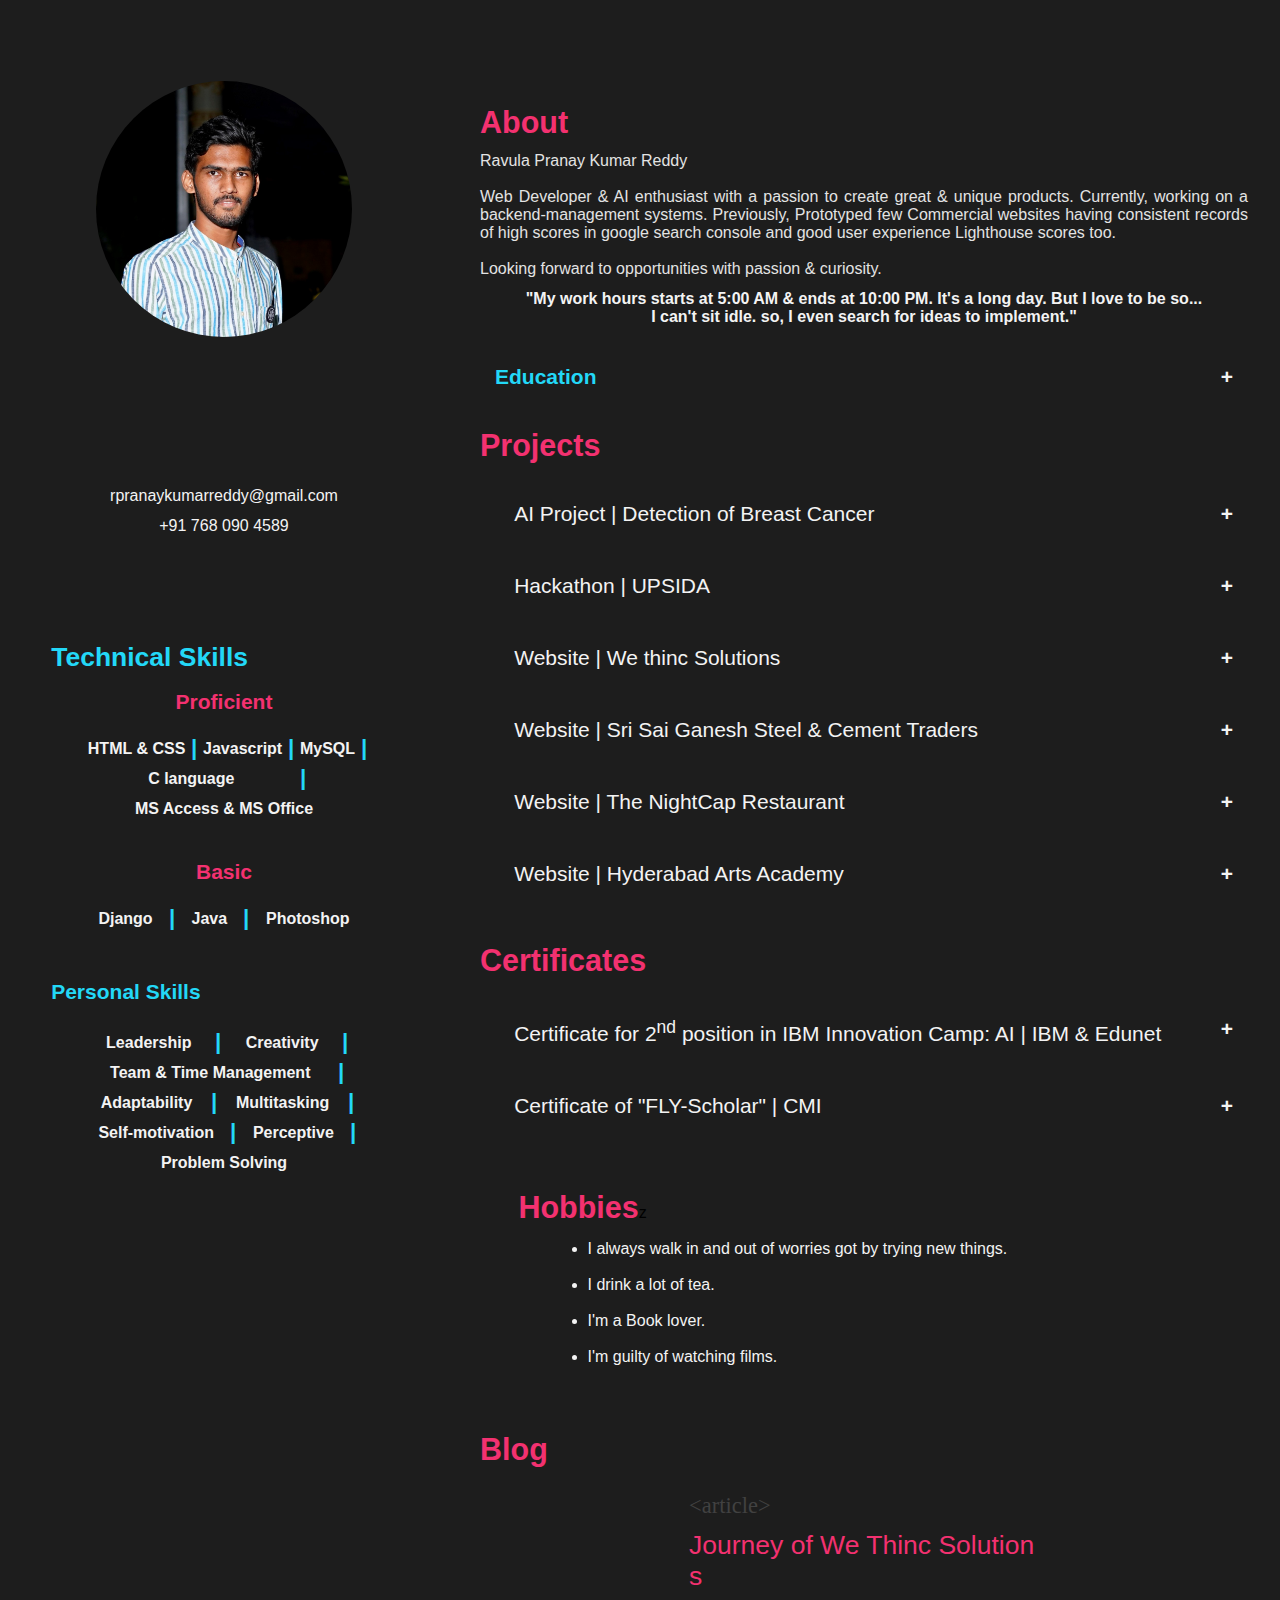
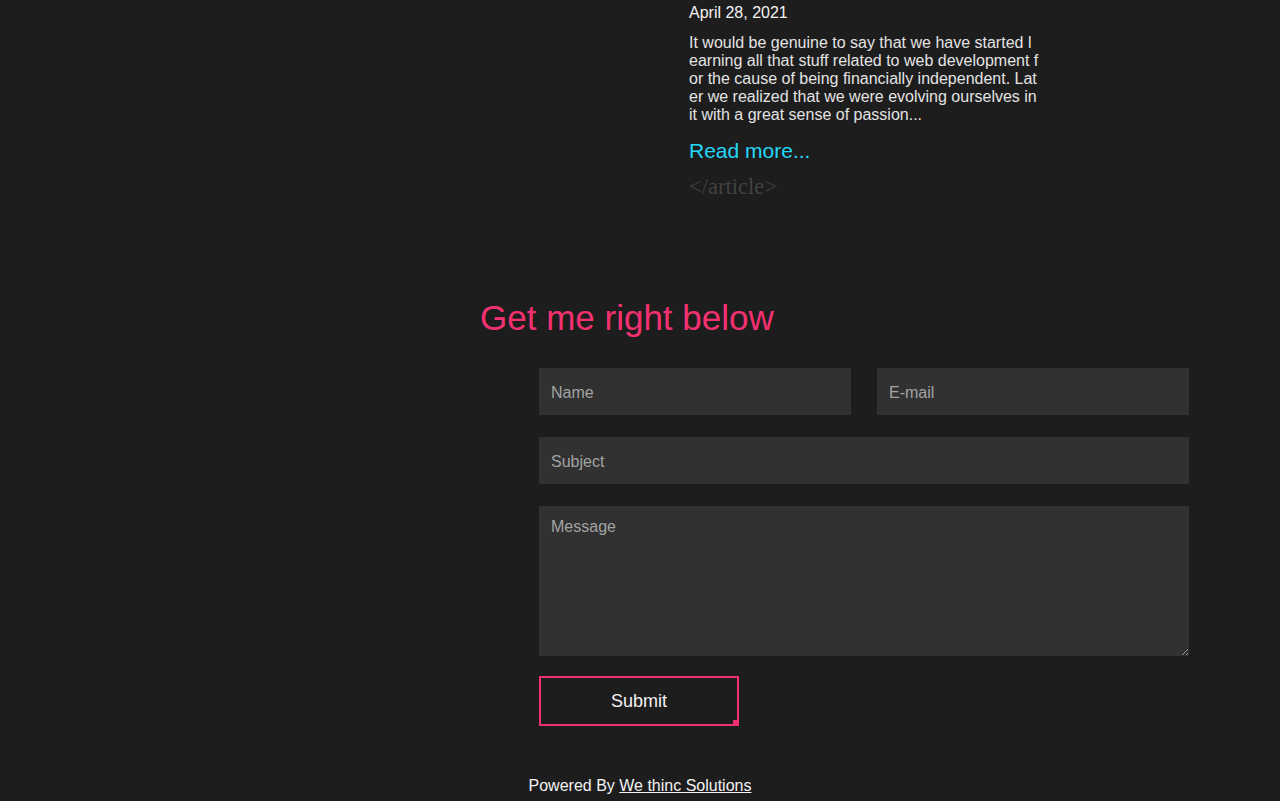
==== commit be693004: "Add files via upload" ====
--- a/index.html
+++ b/index.html
@@ -102,33 +102,46 @@
                     </p>
                 </div>
                 <div class="badge-list">
-                    <p class="badge" style="--col1 : var(--v1);--col2 : var(--b);">HTML & CSS</p>
-                    <p class="badge" style="--col1 : var(--v2);--col2 : var(--b);">Javascript</p>
-                    <p class="badge" style="--col1 : var(--v3);--col2 : var(--w);">MySQL</p>
-                    <p class="badge" style="--col1 : var(--v4);--col2 : var(--w);">C language</p>
-                    <p class="badge" style="--col1 : var(--v5);--col2 : var(--b);">MS Access & MS Office</p>
+                    <p class="badge">HTML & CSS</p>
+                    <div class="divd"><b>|</b></div>
+                    <p class="badge">Javascript</p>
+                    <div class="divd"><b>|</b></div>
+                    <p class="badge">MySQL</p>
+                    <div class="divd"><b>|</b></div>
+                    <p class="badge">C language</p>
+                    <div class="divd"><b>|</b></div>
+                    <p class="badge">MS Access & MS Office</p>
                 </div>
                 <div class="badge-head">
                     <p class="content-p2 disinbl tebold cpink">Basic</p>
                 </div>
                 <div class="badge-list">
-                    <p class="badge" style="--col1 : var(--v1);--col2 : var(--b);">Django</p>
-                    <p class="badge" style="--col1 : var(--v2);--col2 : var(--b);">Java</p>
-                    <p class="badge" style="--col1 : var(--v5);--col2 : var(--w);">Photoshop</p>
+                    <p class="badge">Django</p>
+                    <div class="divd"><b>|</b></div>
+                    <p class="badge">Java</p>
+                    <div class="divd"><b>|</b></div>
+                    <p class="badge">Photoshop</p>
                 </div>
             </div>
             <div class="skills">
                 <p class="content-p2 tebold cblue">Personal Skills</p>
                 <br><br>
                 <div class="badge-list">
-                    <p class="badge" style="--col1 : var(--v3);--col2 : var(--b);">Leadership</p>
-                    <p class="badge" style="--col1 : var(--v4);--col2 : var(--b);">Creativity</p>
-                    <p class="badge" style="--col1 : var(--v1);--col2 : var(--b);">Team & Time Management</p>
-                    <p class="badge" style="--col1 : var(--v4);--col2 : var(--b);">Adaptability</p>
-                    <p class="badge" style="--col1 : var(--v3);--col2 : var(--w);">Multitasking</p>
-                    <p class="badge" style="--col1 : var(--v2);--col2 : var(--b);">Self-motivation</p>
-                    <p class="badge" style="--col1 : var(--v5);--col2 : var(--b);">Perceptive</p>
-                    <p class="badge" style="--col1 : var(--v1);--col2 : var(--b);">Problem Solving</p>
+                    <p class="badge">Leadership</p>
+                    <div class="divd"><b>|</b></div>
+                    <p class="badge">Creativity</p>
+                    <div class="divd"><b>|</b></div>
+                    <p class="badge">Team & Time Management</p>
+                    <div class="divd"><b>|</b></div>
+                    <p class="badge">Adaptability</p>
+                    <div class="divd"><b>|</b></div>
+                    <p class="badge">Multitasking</p>
+                    <div class="divd"><b>|</b></div>
+                    <p class="badge">Self-motivation</p>
+                    <div class="divd"><b>|</b></div>
+                    <p class="badge">Perceptive</p>
+                    <div class="divd"><b>|</b></div>
+                    <p class="badge">Problem Solving</p>
                 </div>
             </div>
         </div>
--- a/mixed stylesheet.css
+++ b/mixed stylesheet.css
@@ -847,24 +847,17 @@
 
 /*badge-list*/
 
-:root {
-    --b: #000;
-    --w: #fff;
-    --v1: #46bddf;
-    --v2: #52d273;
-    --v3: #e84f64;
-    --v4: #e57255;
-    --v5: #e5c453;
-}
-
 .badge-head {
     text-align: center;
     padding: 5px 0px 14px 0px;
 }
 
-@keyframes showText {
+@keyframes aniBadge {
+    0% {
+        transform: scale(0);
+    }
     100% {
-        opacity: 1;
+        transform: scale(1);
     }
 }
 
@@ -872,8 +865,6 @@
     padding: 0px 30px 25px 30px;
     width: 100%;
     color: #f3f3f3;
-    opacity: 0;
-    animation: showText 0.5s linear forwards;
     display: flex;
     justify-content: space-evenly;
     align-items: center;
@@ -882,24 +873,23 @@
 }
 
 .badge-list .badge {
-    display: inline;
-    margin: 4px 8px;
-    padding: 6px 10px;
-    border: solid #23d8f7 3px;
+    display: inline-block;
+    margin: 0px;
+    padding: 6px;
+    animation: aniBadge 1s ease forwards;
     font-weight: bold;
     transition: all 0.5s ease-in-out;
     cursor: pointer;
-    border-radius: 12px;
-}
-
-.badge {
-    border: solid var(--col1) 3px !important;
-}
-
-.badge:hover {
-    background-color: var(--col1);
-    color: var(--col2);
-    transform: scale(1.2);
+}
+
+.badge-list .divd {
+    display: block;
+    transform: scale(1.4) translateY(-5%);
+    margin: 0px;
+    padding: 0px;
+    color: #23d8f7;
+    font-weight: bolder;
+    transition: all 0.5s ease-in-out;
 }
 
 
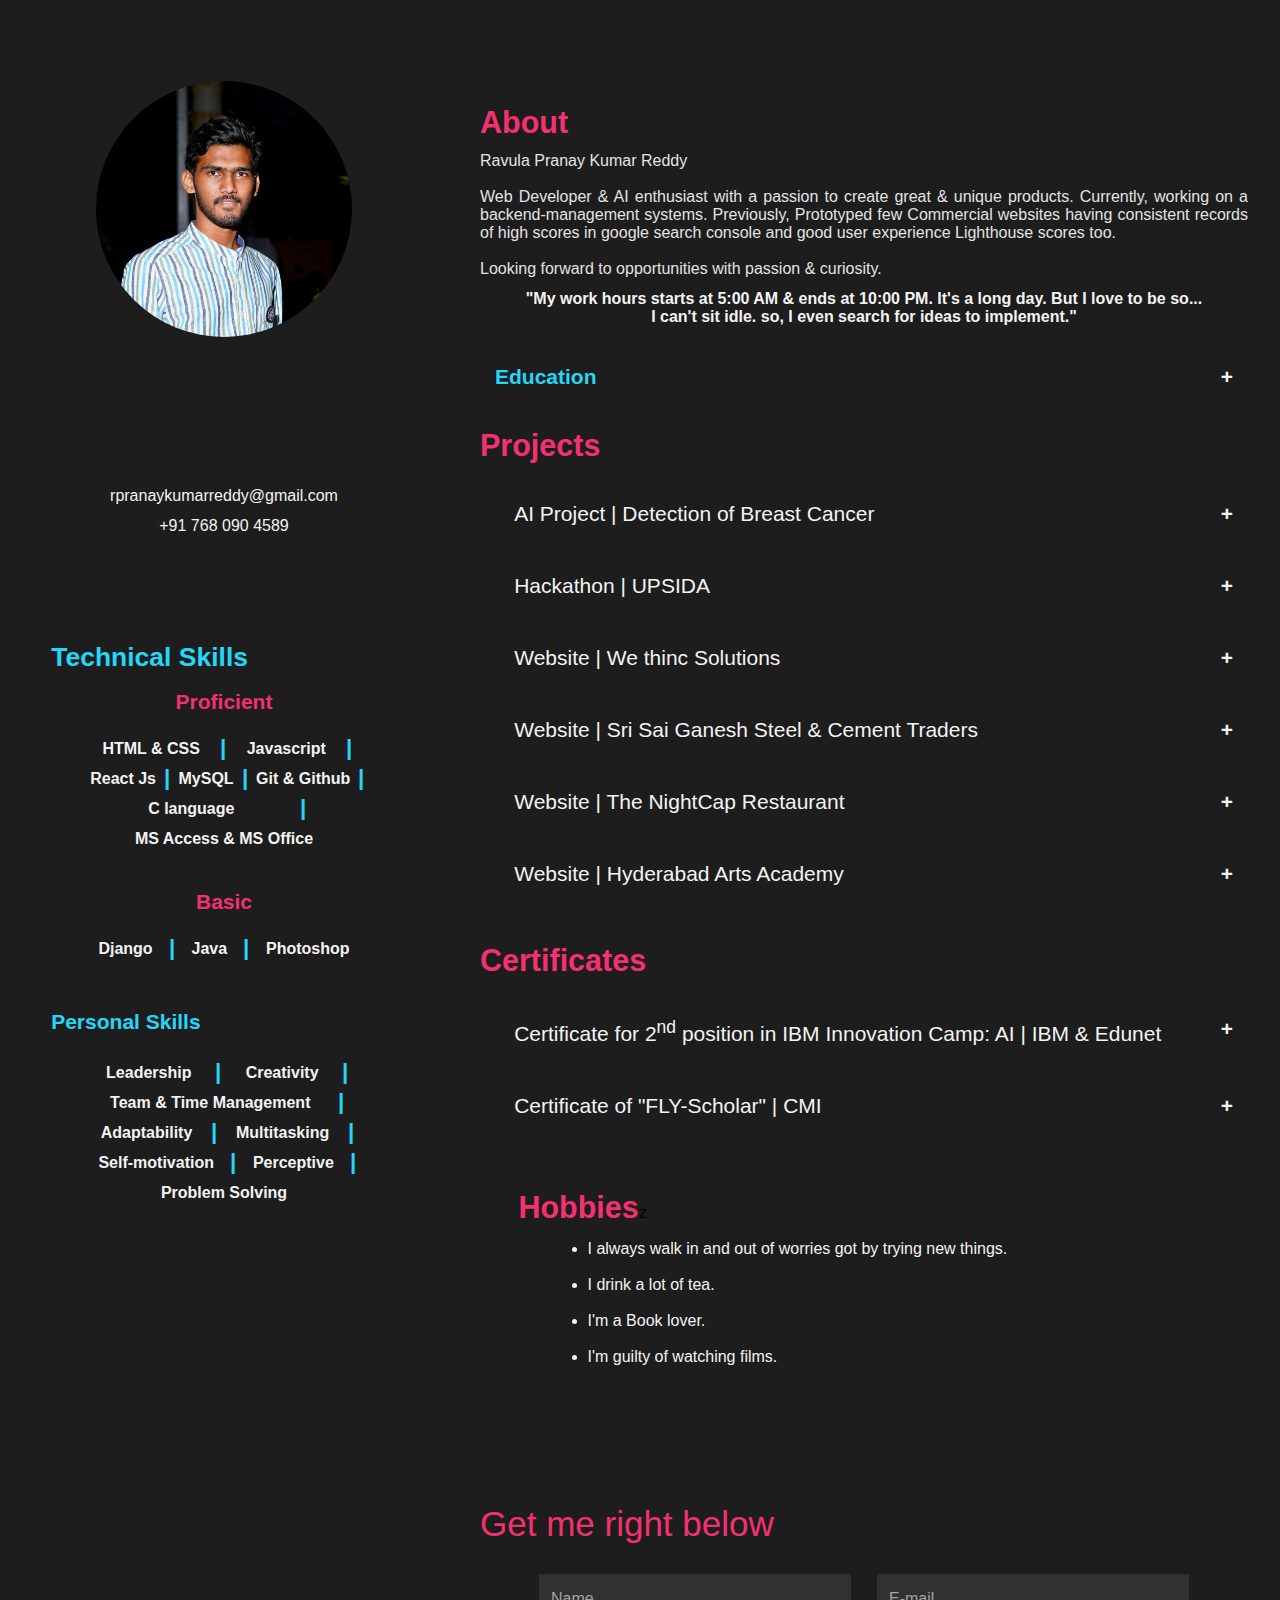
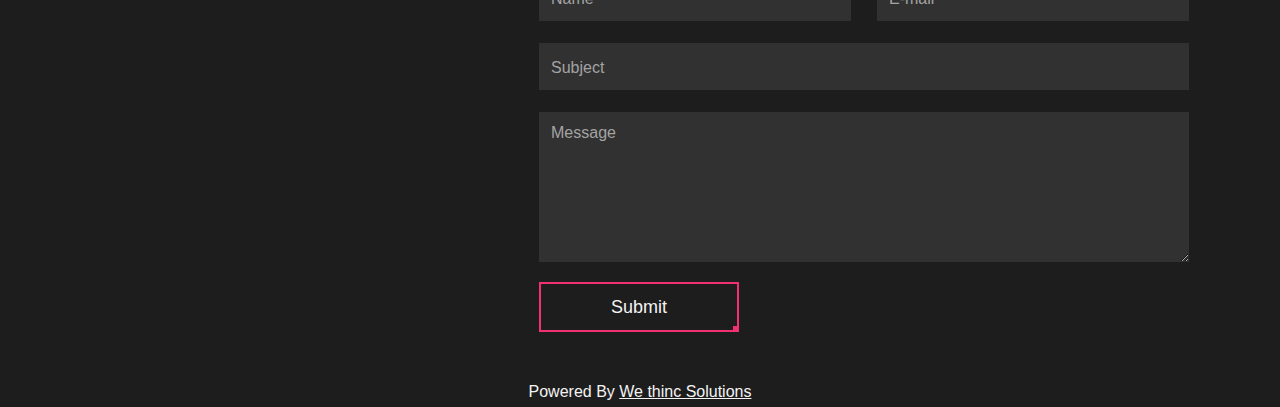
==== commit 509aa207: "add React Skill" ====
--- a/index.html
+++ b/index.html
@@ -106,7 +106,11 @@
                     <div class="divd"><b>|</b></div>
                     <p class="badge">Javascript</p>
                     <div class="divd"><b>|</b></div>
+                    <p class="badge">React Js</p>
+                    <div class="divd"><b>|</b></div>
                     <p class="badge">MySQL</p>
+                    <div class="divd"><b>|</b></div>
+                    <p class="badge">Git & Github</p>
                     <div class="divd"><b>|</b></div>
                     <p class="badge">C language</p>
                     <div class="divd"><b>|</b></div>
@@ -387,20 +391,22 @@
                 </p>
             </div>
             <br><br>
-            <h1 class="content-h6 pinkbold">Blog</h1>
+            <!--<h1 class="content-h6 pinkbold">Blog</h1>
             <div class="blog-group port-blog-group">
                 <div class="blog-card">
                     <p class="code">&#60;article&#62;</p>
                     <h1 class="content-p1 cpink hblue">Journey of We Thinc Solutions</h1>
                     <p class="blog-date">April 28, 2021</p>
-                    <p class="content-p3 cwhite2">It would be genuine to say that we have started learning all that stuff related to web development for the cause of being financially independent. Later we realized that we were evolving ourselves in it with a great sense of passion...
+                    <p class="content-p3 cwhite2">Lorem ipsum dolor sit amet consectetur adipisicing elit. Eum veniam ipsa doloremque cum placeat fugit, fugiat nobis optio similique corrupti quo laudantium minus quidem aspernatur est exercitationem ab qui quae quos dolorem officiis
+                        dicta provident beatae! Nostrum soluta illum reprehenderit non doloribus hic architecto, earum, nemo esse, vero velit quae.
+
                     </p>
                     <div class="fix-bottom">
                         <p class="content-p2 cblue"><a href="https://wethinc.in/blogs/1.html">Read more...</a></p>
                         <p class="code">&#60;/article&#62;</p>
                     </div>
                 </div>
-            </div>
+            </div>-->
             <br><br>
             <br><br>
 
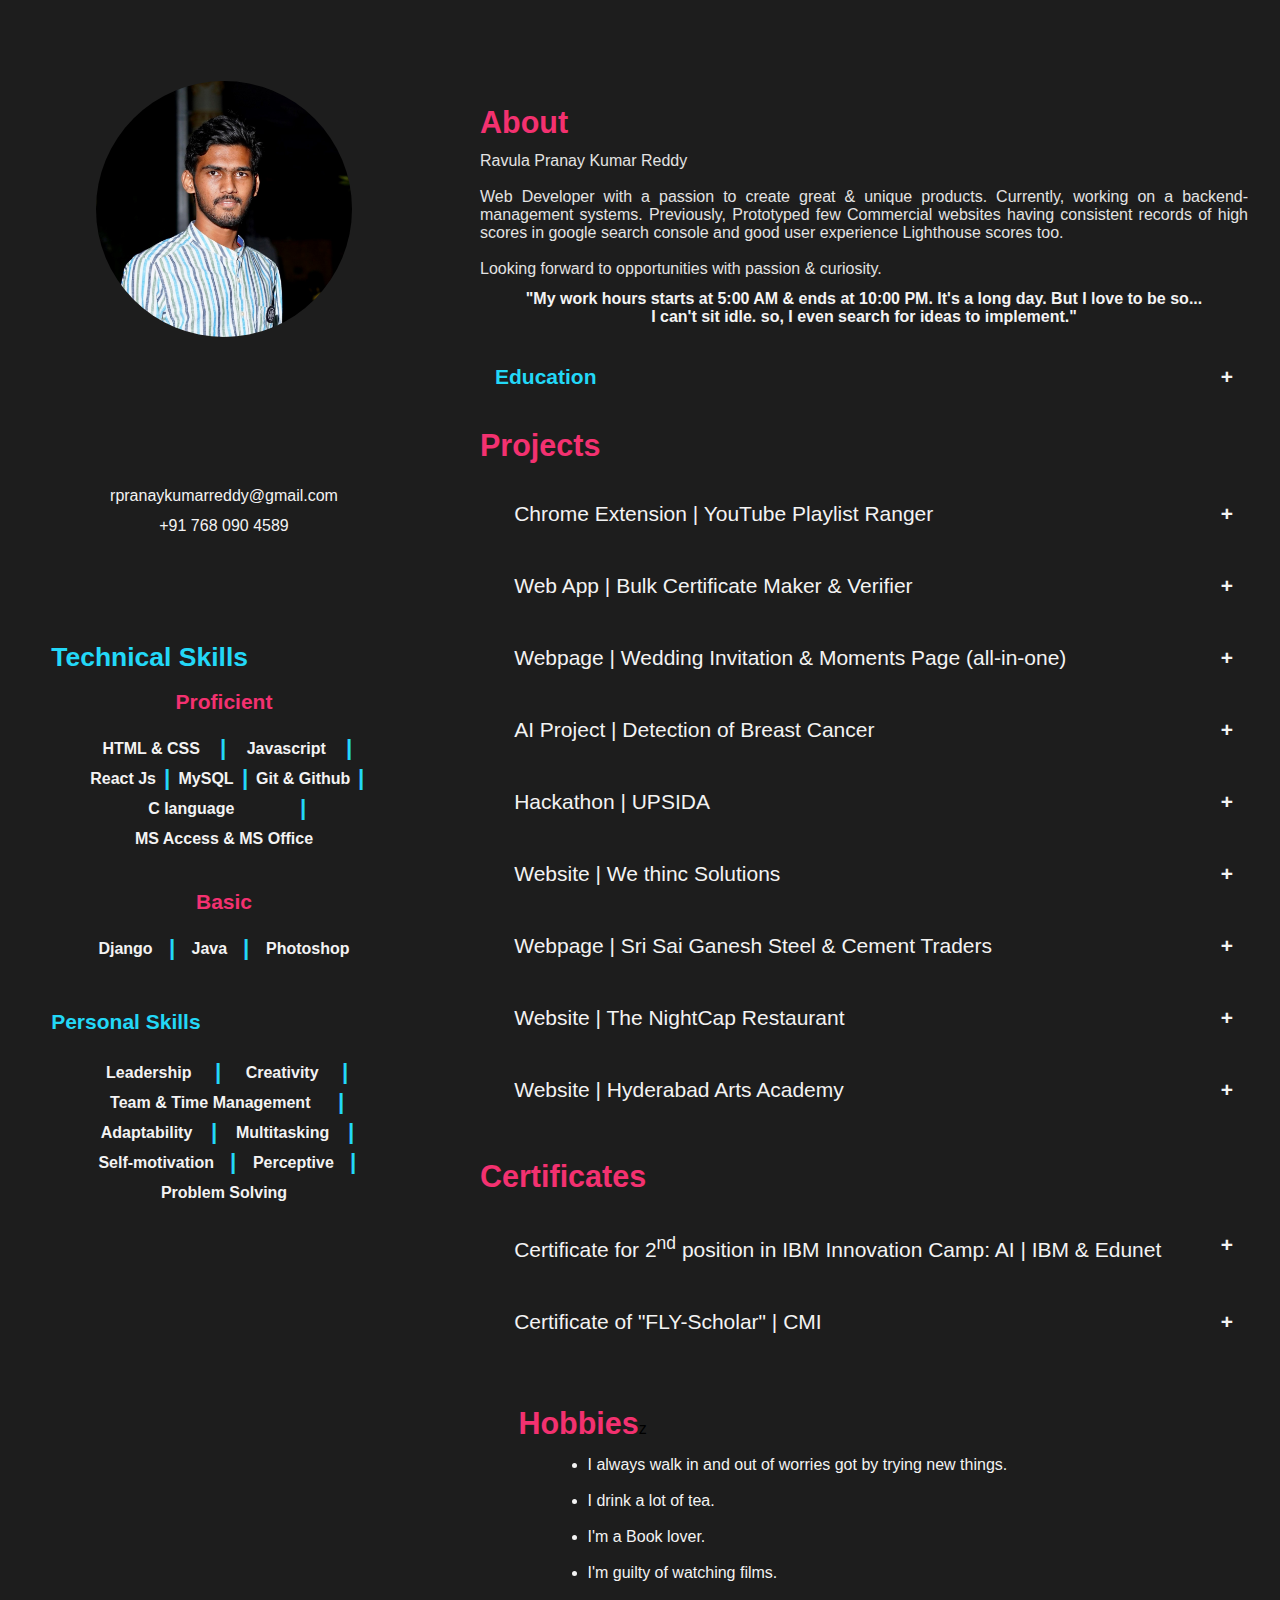
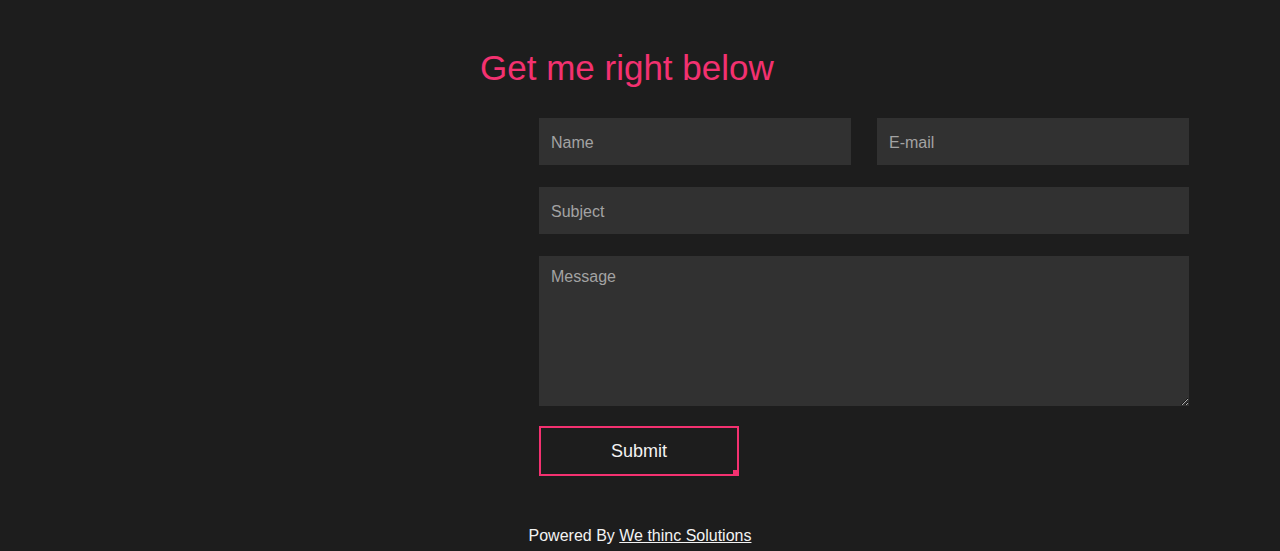
==== commit b21de50c: "OG update" ====
--- a/index.html
+++ b/index.html
@@ -3,22 +3,41 @@
 
 <head>
     <meta charset="UTF-8">
-    <meta http-equiv="X-UA-Compatible" content="IE=edge">
+    <!-- Primary Meta Tags -->
+    <title>Pranay Kumar Reddy | Profile</title>
+    <meta name="title" content="Pranay Kumar Reddy | Profile">
+    <meta name="description"
+        content="Web Developer with a passion to create great & unique products. Currently, working on a backend-management systems. Previously, Prototyped few Commercial websites having consistent records of high scores in google search console and good user experience Lighthouse scores too.">
+
+    <!-- Open Graph / Facebook -->
+    <meta property="og:type" content="website">
+    <meta property="og:url" content="https://pranay.wethinc.in/">
+    <meta property="og:title" content="Pranay Kumar Reddy | Profile">
+    <meta property="og:description"
+        content="Web Developer with a passion to create great & unique products. Currently, working on a backend-management systems. Previously, Prototyped few Commercial websites having consistent records of high scores in google search console and good user experience Lighthouse scores too.">
+    <meta property="og:image" content="preview.jpg">
+
+    <!-- Twitter -->
+    <meta property="twitter:card" content="summary_large_image">
+    <meta property="twitter:url" content="https://pranay.wethinc.in/">
+    <meta property="twitter:title" content="Pranay Kumar Reddy | Profile">
+    <meta property="twitter:description"
+        content="Web Developer with a passion to create great & unique products. Currently, working on a backend-management systems. Previously, Prototyped few Commercial websites having consistent records of high scores in google search console and good user experience Lighthouse scores too.">
+    <meta property="twitter:image" content="preview.jpg">
+
     <meta name="viewport" content="width=device-width, initial-scale=1.0">
-    <title>Pranay Kumar Reddy | Profile</title>
-    <meta name="description" content="AI enthusiast & Web Developer with a passion to create great & unique products. Currently, learning AI through the IBM platform & also working on a database project. Previously, Prototyped few Commercial websites having consistent records of high scores in google search console and good user experience scores too. 
-    Looking forward to opportunities with passion & curiosity.">
     <meta name="keywords" content="pranay, kumar, reddy, profile, portfolio, we, thinc, solutions">
     <meta name="author" content="We thinc solutions">
     <meta name="author" content="Ravula Pranay Kumar Reddy">
     <meta name="author" content="Bokka Varun Reddy">
     <meta name="author" content="Bokka Nirvan Reddy">
+
     <link rel="stylesheet" href="mixed stylesheet.css">
     <meta name="apple-mobile-web-app-capable" content="yes" />
     <link rel="apple-touch-icon" sizes="180x180" href="apple-touch-icon.png">
     <link rel="icon" type="image/png" sizes="32x32" href="favicon-32x32.png">
     <link rel="icon" type="image/png" sizes="16x16" href="favicon-16x16.png">
-    <script src="https://kit.fontawesome.com/5bd445c778.js" crossorigin="anonymous"></script>
+    <script src="https://kit.fontawesome.com/b610d1f5a5.js" crossorigin="anonymous"></script>
     <script src="https://ajax.googleapis.com/ajax/libs/jquery/3.5.1/jquery.min.js"></script>
 
     <script>
@@ -54,7 +73,8 @@
                             <div class="flex-row"><img src="pranay.jpeg" alt="Image Of Pranay Kumar Reddy Ravula"></div>
                         </div>
                         <div class="back-face">
-                            <div class="flex-row"><img src="pranay_kid.jpg" alt="Image of Pranay Kumar Reddy Ravula-Childhood"></div>
+                            <div class="flex-row"><img src="pranay_kid.jpg"
+                                    alt="Image of Pranay Kumar Reddy Ravula-Childhood"></div>
                         </div>
                     </div>
                 </div>
@@ -79,9 +99,11 @@
 
             <br>
             <div class="flex-col">
-                <p class="content-p3 cwhite1 poicur" title="Email of Pranay Kumar Reddy"><i class="fas fa-envelope"></i> rpranaykumarreddy@gmail.com
+                <p class="content-p3 cwhite1 poicur" title="Email of Pranay Kumar Reddy"><i class="fas fa-envelope"></i>
+                    rpranaykumarreddy@gmail.com
                 </p>
-                <p class="content-p3 cwhite1 poicur" title="Phone number of Pranay Kumar Reddy"><i class="fa-solid fa-phone"></i> +91 768 090 4589</p>
+                <p class="content-p3 cwhite1 poicur" title="Phone number of Pranay Kumar Reddy"><i
+                        class="fa-solid fa-phone"></i> +91 768 090 4589</p>
             </div>
             <br><br>
             <div class="flex-row ">
@@ -98,7 +120,7 @@
                     <p style="float: left;" class="content-p2 vishid cblue"><i class="fa-solid fa-circle-info"></i></p>
                     <p class="content-p2 disinbl tebold cpink">Proficient</p>
                     <p style="float: right;" class="tooltip content-p2 hblue"><i class="fa-solid fa-circle-info"></i>
-                        <span class="tooltiptext">Confident with hands-on project</span>
+                        <span class="tooltiptext">Confident along with hands-on project</span>
                     </p>
                 </div>
                 <div class="badge-list">
@@ -154,12 +176,16 @@
         <div class="port-box2">
             <div>
                 <h1 class="content-h6 pinkbold">About</h1>
-                <p class="content-p3 cwhite2 tejustify"><b>Ravula Pranay Kumar Reddy</b><br><br> Web Developer & AI enthusiast with a passion to create great & unique products. Currently, working on a backend-management systems. Previously, Prototyped few Commercial websites having consistent
+                <p class="content-p3 cwhite2 tejustify"><b>Ravula Pranay Kumar Reddy</b><br><br> Web Developer with a
+                    passion to create great & unique products. Currently, working on a
+                    backend-management systems. Previously, Prototyped few Commercial websites having consistent
                     records of high scores in google search console and good user experience Lighthouse scores too.
                     <br><br>Looking forward to opportunities with passion & curiosity.
                 </p><br>
                 <div class="flex-row">
-                    <p class="tebold content-p3 cwhite1 tecenter">"My work hours starts at 5:00 AM & ends at 10:00 PM. It's a long day. But I love to be so...<br>I can't sit idle. so, I even search for ideas to implement."
+                    <p class="tebold content-p3 cwhite1 tecenter">"My work hours starts at 5:00 AM & ends at 10:00 PM.
+                        It's a long day. But I love to be so...<br>I can't sit idle. so, I even search for ideas to
+                        implement."
                     </p>
                 </div>
             </div><br>
@@ -169,7 +195,8 @@
                         <h1 class="content-p3 tebold cwhite2">B.Tech</h1>
                         <div class="matter-main">
                             <h1 class="content-p3 cblue">Computer Science and Engineering | 2024</h1><br>
-                            <h1 class="content-p3 cwhite3 teupper">Indian Institute of Information Technology (IIIT) Bhopal
+                            <h1 class="content-p3 cwhite3 teupper">Indian Institute of Information Technology (IIIT)
+                                Bhopal
                             </h1>
                         </div>
                     </div>
@@ -197,24 +224,125 @@
             <div class="matter-main">
                 <div class="matter-projects">
                     <br>
+                    <div><button class="accordion content-p2">Chrome Extension | YouTube Playlist Ranger</button>
+                        <div class="panel">
+                            <div class="matter-main">
+                                <a href='https://chrome.google.com/webstore/detail/alpnapppdjbdbbaagjpchaaipphcnejo'
+                                    target="_blank"><span class="content-p2 cpink">Chrome web
+                                        store/youtube-playlist-ranger</span></a><span
+                                    class="content-p3 cwhite1">&#160&#160 | &#160&#160 October 22, 2022</span>
+                                <br>
+                                <p class="content-p2 bluebold">Developer</p><br>
+                                <p class="content-p4 cwhite2">Team Size: 1 person (me) &#160 | &#160 Duration: 4 days
+                                </p>
+                                <br>
+                                <p class="content-p3 cwhite2">This Extension calculates the time taken to watch a range
+                                    of videos in a youtube playlist along with different modes.</p><br>
+                                <br>
+                                <p class="content-p2 cwhite1">Accomplishments</p>
+
+                                <ul class="list cwhite1">
+                                    <li>Understanding the <span class="bluebold">architecture of Chrome
+                                            Extensions.</span>
+                                    </li>
+                                    <li>Constant <span class="bluebold">maintenance & bug fixing with version
+                                            controls.</span>
+                                    </li>
+                                </ul>
+                                <p></p>
+                            </div>
+                        </div>
+                    </div>
+                </div>
+                <div class="matter-projects">
+                    <br>
+                    <div><button class="accordion content-p2">Web App | Bulk Certificate Maker & Verifier</button>
+                        <div class="panel">
+                            <div class="matter-main">
+                                <a href='https://rpranaykumarreddy.github.io/bulk-certificate/maker/'
+                                    target="_blank"><span
+                                        class="content-p2 cpink">...github.io/bulk-certificate/maker/</span></a><span
+                                    class="content-p3 cwhite1">&#160&#160 | &#160&#160 September 23, 2022</span>
+                                <a href='https://rpranaykumarreddy.github.io/bulk-certificate/verifier/'
+                                    target="_blank"><span
+                                        class="content-p2 cpink">...github.io/bulk-certificate/verifier/</span></a><span
+                                    class="content-p3 cwhite1">&#160&#160 | &#160&#160 September 24, 2022</span>
+                                <br>
+                                <p class="content-p2 bluebold">Developer</p><br>
+                                <p class="content-p4 cwhite2">Team Size: 1 person (me) &#160 | &#160 Duration: 2 days
+                                </p>
+                                <br>
+                                <!-- <p class="content-p3 cwhite2">This website interfaced project is a small step to assist cancer patients. But, It got me an opportunity to explore AI, work on back-end & lead a hands-on AI project.</p><br>
+                                <br>
+                                <p class="content-p2 cwhite1">Accomplishments</p>
+                                
+                                <ul class="list cwhite1">
+                                    <li>Handling <span class="bluebold">a mid-size team</span> in an inexperienced field.
+                                    </li>
+                                    <li>Getting <span class="bluebold">high accurate predictions</span> for the Health sector.
+                                    </li>
+                                    <li><span class="bluebold">Dynamic predictions</span> based on datasets accuracy.
+                                    </li>
+                                </ul>
+                                <p></p> -->
+                            </div>
+                        </div>
+                    </div>
+                </div>
+                <div class="matter-projects">
+                    <br>
+                    <div><button class="accordion content-p2">Webpage | Wedding Invitation & Moments Page
+                            (all-in-one)</button>
+                        <div class="panel">
+                            <div class="matter-main">
+                                <a href='https://wethinc.github.io/wedding' target="_blank"><span
+                                        class="content-p2 cpink">wethinc.github.io/wedding/</span></a><span
+                                    class="content-p3 cwhite1">&#160&#160 | &#160&#160 May 23, 2022</span>
+                                <br>
+                                <p class="content-p2 bluebold">Team Leader & Lead Developer</p><br>
+                                <p class="content-p4 cwhite2">Team Size: 2 people &#160 | &#160 Duration: 2 days</p>
+                                <br>
+                                <!-- <p class="content-p3 cwhite2">This website interfaced project is a small step to assist cancer patients. But, It got me an opportunity to explore AI, work on back-end & lead a hands-on AI project.</p><br>
+                                <br>
+                                <p class="content-p2 cwhite1">Accomplishments</p>
+                                
+                                <ul class="list cwhite1">
+                                    <li>Handling <span class="bluebold">a mid-size team</span> in an inexperienced field.
+                                    </li>
+                                    <li>Getting <span class="bluebold">high accurate predictions</span> for the Health sector.
+                                    </li>
+                                    <li><span class="bluebold">Dynamic predictions</span> based on datasets accuracy.
+                                    </li>
+                                </ul>
+                                <p></p> -->
+                            </div>
+                        </div>
+                    </div>
+                </div>
+                <div class="matter-projects">
+                    <br>
                     <div><button class="accordion content-p2">AI Project | Detection of Breast Cancer</button>
                         <div class="panel">
                             <div class="matter-main">
                                 <a href='https://ffe212.herokuapp.com' target="_blank"><span
-                                        class="content-p2 cpink">ffe212.herokuapp.com</span></a><span class="content-p3 cwhite1">&#160&#160 | &#160&#160 February 23, 2022</span>
+                                        class="content-p2 cpink">ffe212.herokuapp.com</span></a><span
+                                    class="content-p3 cwhite1">&#160&#160 | &#160&#160 February 23, 2022</span>
                                 <br>
                                 <p class="content-p2 bluebold">Team Leader & Lead Developer</p><br>
                                 <p class="content-p4 cwhite2">Team Size: 7 people &#160 | &#160 Duration: 21 days</p>
                                 <br>
-                                <p class="content-p3 cwhite2">This website interfaced project is a small step to assist cancer patients. But, It got me an opportunity to explore AI, work on back-end & lead a hands-on AI project.</p><br>
+                                <p class="content-p3 cwhite2">This website interfaced project is a small step to assist
+                                    cancer patients. But, It got me an opportunity to explore AI, work on back-end &
+                                    lead a hands-on AI project.</p><br>
                                 <br>
                                 <p class="content-p2 cwhite1">Accomplishments</p>
-                                <p class="content-p3 cwhite1">
-                                </p>
+
                                 <ul class="list cwhite1">
-                                    <li>Handling <span class="bluebold">a mid-size team</span> in an inexperienced field.
-                                    </li>
-                                    <li>Getting <span class="bluebold">high accurate predictions</span> for the Health sector.
+                                    <li>Handling <span class="bluebold">a mid-size team</span> in an inexperienced
+                                        field.
+                                    </li>
+                                    <li>Getting <span class="bluebold">high accurate predictions</span> for the Health
+                                        sector.
                                     </li>
                                     <li><span class="bluebold">Dynamic predictions</span> based on datasets accuracy.
                                     </li>
@@ -230,16 +358,17 @@
                         <div class="panel">
                             <div class="matter-main">
                                 <a href='https://wethinc.github.io/upsida-demo' target="_blank"><span
-                                        class="content-p2 cpink">wethinc.github.io/upsida-demo</span></a><span class="content-p3 cwhite1">&#160&#160 | &#160&#160 August 2, 2021</span>
+                                        class="content-p2 cpink">wethinc.github.io/upsida-demo</span></a><span
+                                    class="content-p3 cwhite1">&#160&#160 | &#160&#160 August 2, 2021</span>
                                 <br>
                                 <p class="content-p2 bluebold">Designer & Lead Web Developer</p><br>
                                 <p class="content-p4 cwhite2">Team Size: 3 people &#160 | &#160 Duration: 21 days</p>
                                 <br>
-                                <p class="content-p3 cwhite2">This website is for Uttar Pradesh State Industrial Development Authority Hackathon.</p><br>
+                                <p class="content-p3 cwhite2">This website is for Uttar Pradesh State Industrial
+                                    Development Authority Hackathon.</p><br>
                                 <br>
                                 <p class="content-p2 cwhite1">Accomplishments</p>
-                                <p class="content-p3 cwhite1">
-                                </p>
+
                                 <ul class="list cwhite1">
                                     <li>Got to know <span class="bluebold">vision of government organization</span></li>
                                     <li><span class="bluebold">Animated (PPT)</span>slide show.</li>
@@ -258,18 +387,19 @@
                         <div class="panel">
                             <div class="matter-main">
                                 <a href='https://wethinc.in' target="_blank"><span
-                                        class="content-p2 cpink">wethinc.in</span></a><span class="content-p3 cwhite1">&#160&#160 | &#160&#160 April, 2021</span>
+                                        class="content-p2 cpink">wethinc.in</span></a><span
+                                    class="content-p3 cwhite1">&#160&#160 | &#160&#160 April, 2021</span>
                                 <br>
                                 <p class="content-p2 bluebold">Designer & Lead Web Developer</p><br>
                                 <p class="content-p4 cwhite2">Team Size: 3 people &#160 | &#160 Duration: 10 days</p>
                                 <br>
-                                <p class="content-p3 cwhite2">This website is for our freelancing service. It includes numerous features to prove our potential.</p><br>
+                                <p class="content-p3 cwhite2">This website is for our freelancing service. It includes
+                                    numerous features to prove our potential.</p><br>
                                 <br>
                                 <p class="content-p2 cwhite1">Accomplishments</p>
-                                <p class="content-p3 cwhite1">
-                                </p>
                                 <ul class="list cwhite1">
-                                    <li><span class="bluebold">AJAX</span> query for <span class="bluebold">dynamic</span> web page.</li>
+                                    <li><span class="bluebold">AJAX</span> query for <span
+                                            class="bluebold">dynamic</span> web page.</li>
                                     <li>In-built <span class="bluebold">Contact Form</span>.</li>
                                     <li>Fun with <span class="bluebold">animations</span>.</li>
                                     <li>Hover and click actions.</li>
@@ -282,17 +412,19 @@
                 </div>
                 <div class="matter-projects">
                     <br>
-                    <div><button class="accordion content-p2">Website | Sri Sai Ganesh Steel &amp; Cement
+                    <div><button class="accordion content-p2">Webpage | Sri Sai Ganesh Steel &amp; Cement
                             Traders</button>
                         <div class="panel">
                             <div class="matter-main">
                                 <a href='https://ssgtraders.github.io' target="_blank"><span
-                                        class="content-p2 cpink">ssgtraders.github.io</span></a><span class="content-p3 cwhite1">&#160&#160 | &#160&#160 May, 2021</span>
+                                        class="content-p2 cpink">ssgtraders.github.io</span></a><span
+                                    class="content-p3 cwhite1">&#160&#160 | &#160&#160 May, 2021</span>
                                 <br>
                                 <p class="content-p2 bluebold">Designer & Lead Web Developer</p><br>
                                 <p class="content-p4 cwhite2">Team Size: 3 people &#160 | &#160 Duration: 2 days</p>
                                 <br>
-                                <p class="content-p3 cwhite2">This website is made to challenge ourselves to create a relevant and fully responsive simple website in a short period.</p><br>
+                                <p class="content-p3 cwhite2">This website is made to challenge ourselves to create a
+                                    relevant and fully responsive simple website in a short period.</p><br>
                                 <br>
                             </div>
                         </div>
@@ -304,16 +436,17 @@
                         <div class="panel">
                             <div class="matter-main">
                                 <a href='https://thenightcap.github.io' target="_blank"><span
-                                        class="content-p2 cpink">thenightcap.github.io</span></a><span class="content-p3 cwhite1">&#160&#160 | &#160&#160 May, 2021</span>
+                                        class="content-p2 cpink">thenightcap.github.io</span></a><span
+                                    class="content-p3 cwhite1">&#160&#160 | &#160&#160 May, 2021</span>
                                 <br>
                                 <p class="content-p2 bluebold">Designer & Lead Web Developer</p><br>
                                 <p class="content-p4 cwhite2">Team Size: 3 people &#160 | &#160 Duration: 5 days</p>
                                 <br>
-                                <p class="content-p3 cwhite2">This website is for a small restaurant. The target audience is both the at-place & at-home customers.</p><br>
+                                <p class="content-p3 cwhite2">This website is for a small restaurant. The target
+                                    audience is both the at-place & at-home customers.</p><br>
                                 <br>
                                 <p class="content-p2 cwhite1">Accomplishments</p>
-                                <p class="content-p3 cwhite1">
-                                </p>
+
                                 <ul class="list cwhite1">
                                     <li>Menu <span class="bluebold">filtering functionality</span>.</li>
                                     <li><span class="bluebold">Parallax</span> photo division.</li>
@@ -331,12 +464,14 @@
                         <div class="panel">
                             <div class="matter-main">
                                 <a href='https://hydartsacademy.com' target="_blank"><span
-                                        class="content-p2 cpink">hydartsacademy.com</span></a><span class="content-p3 cwhite1">&#160&#160 | &#160&#160 February, 2021</span>
+                                        class="content-p2 cpink">hydartsacademy.com</span></a><span
+                                    class="content-p3 cwhite1">&#160&#160 | &#160&#160 February, 2021</span>
                                 <br>
                                 <p class="content-p2 bluebold">Designer & Lead Web Developer</p><br>
                                 <p class="content-p4 cwhite2">Team Size: 3 people &#160 | &#160 Duration: 10 days</p>
                                 <br>
-                                <p class="content-p3 cwhite2">This website is our first website. It is simple & fully responsive website.</p><br>
+                                <p class="content-p3 cwhite2">This website is our first website. It is simple & fully
+                                    responsive website.</p><br>
                                 <br>
                             </div>
                         </div>
@@ -354,7 +489,8 @@
                             Camp: AI | IBM & Edunet</button>
                         <div class="panel">
                             <div class="matter-main">
-                                <span class="content-p2 cpink poicur" onclick="op(1)">Click to view</span><span class="content-p3 cwhite1">&#160&#160 | &#160&#160 February, 2021</span>
+                                <span class="content-p2 cpink poicur" onclick="op(1)">Click to view</span><span
+                                    class="content-p3 cwhite1">&#160&#160 | &#160&#160 February, 2021</span>
                                 <br>
                                 <p class="content-p2 bluebold">Artificial Intelligence</p><br>
                                 <p class="content-p4 cwhite2">Duration: 75 days</p>
@@ -368,7 +504,8 @@
                     <div><button class="accordion content-p2">Certificate of &#34;FLY-Scholar&#34; | CMI</button>
                         <div class="panel">
                             <div class="matter-main">
-                                <span class="content-p2 cpink poicur" onclick="op(0)">Click to view</span><span class="content-p3 cwhite1">&#160&#160 | &#160&#160 August, 2021</span>
+                                <span class="content-p2 cpink poicur" onclick="op(0)">Click to view</span><span
+                                    class="content-p3 cwhite1">&#160&#160 | &#160&#160 August, 2021</span>
                                 <br>
                                 <p class="content-p2 bluebold">Leadership Skills</p><br>
                                 <p class="content-p4 cwhite2">Duration: 26 days</p>
@@ -382,12 +519,12 @@
             <div class="hobby">
                 <h1 class="content-h6 pinkbold">Hobbies</h1>z
                 <p class="content-p3 cwhite1">
-                    <ul class="list cwhite1">
-                        <li>I always walk in and out of worries got by trying new things.</li>
-                        <li>I drink a lot of tea.</li>
-                        <li>I'm a Book lover.</li>
-                        <li>I'm guilty of watching films.</li>
-                    </ul>
+                <ul class="list cwhite1">
+                    <li>I always walk in and out of worries got by trying new things.</li>
+                    <li>I drink a lot of tea.</li>
+                    <li>I'm a Book lover.</li>
+                    <li>I'm guilty of watching films.</li>
+                </ul>
                 </p>
             </div>
             <br><br>
@@ -406,18 +543,20 @@
                         <p class="code">&#60;/article&#62;</p>
                     </div>
                 </div>
-            </div>-->
-            <br><br>
-            <br><br>
+            </div>
+            <br><br><br><br>-->
+
 
             <h1 class="content-h5 cpink">Get me right below</h1><br><br>
             <div class="flex-col">
                 <div class="port-form">
-                    <form name="contactform" autocomplete="off" action="https://formsubmit.co/rpranayreddy40@gmail.com" onsubmit="return validateform()" method="POST">
+                    <form name="contactform" autocomplete="off" action="https://formsubmit.co/rpranayreddy40@gmail.com"
+                        onsubmit="return validateform()" method="POST">
                         <input class="form" type="text" id="fname" name="name" placeholder="Name" required>
                         <input class="form" type="mail" id="fmail" name="mail" placeholder="E-mail" required>
                         <input class="form" type="text" id="fsubject" name="subject" placeholder="Subject" required>
-                        <textarea class="form" id="fmessage" name="message" placeholder="Message" style="height:150px"></textarea>
+                        <textarea class="form" id="fmessage" name="message" placeholder="Message"
+                            style="height:150px"></textarea>
 
                         <div class="button">
                             <div class="layer"></div>
@@ -441,7 +580,8 @@
 
         <footer>
             <div class="flex-col">
-                <h1 class="content-p3 cwhite1">Powered By <a style="text-decoration: underline;" href="https://wethinc.in/">We thinc Solutions</a></h1>
+                <h1 class="content-p3 cwhite1">Powered By <a style="text-decoration: underline;"
+                        href="https://wethinc.in/">We thinc Solutions</a></h1>
             </div>
         </footer>
 
@@ -471,7 +611,7 @@
         var i;
 
         for (i = 0; i < acc.length; i++) {
-            acc[i].addEventListener("click", function() {
+            acc[i].addEventListener("click", function () {
                 this.classList.toggle("active");
                 var panel = this.nextElementSibling;
                 if (panel.style.maxHeight) {
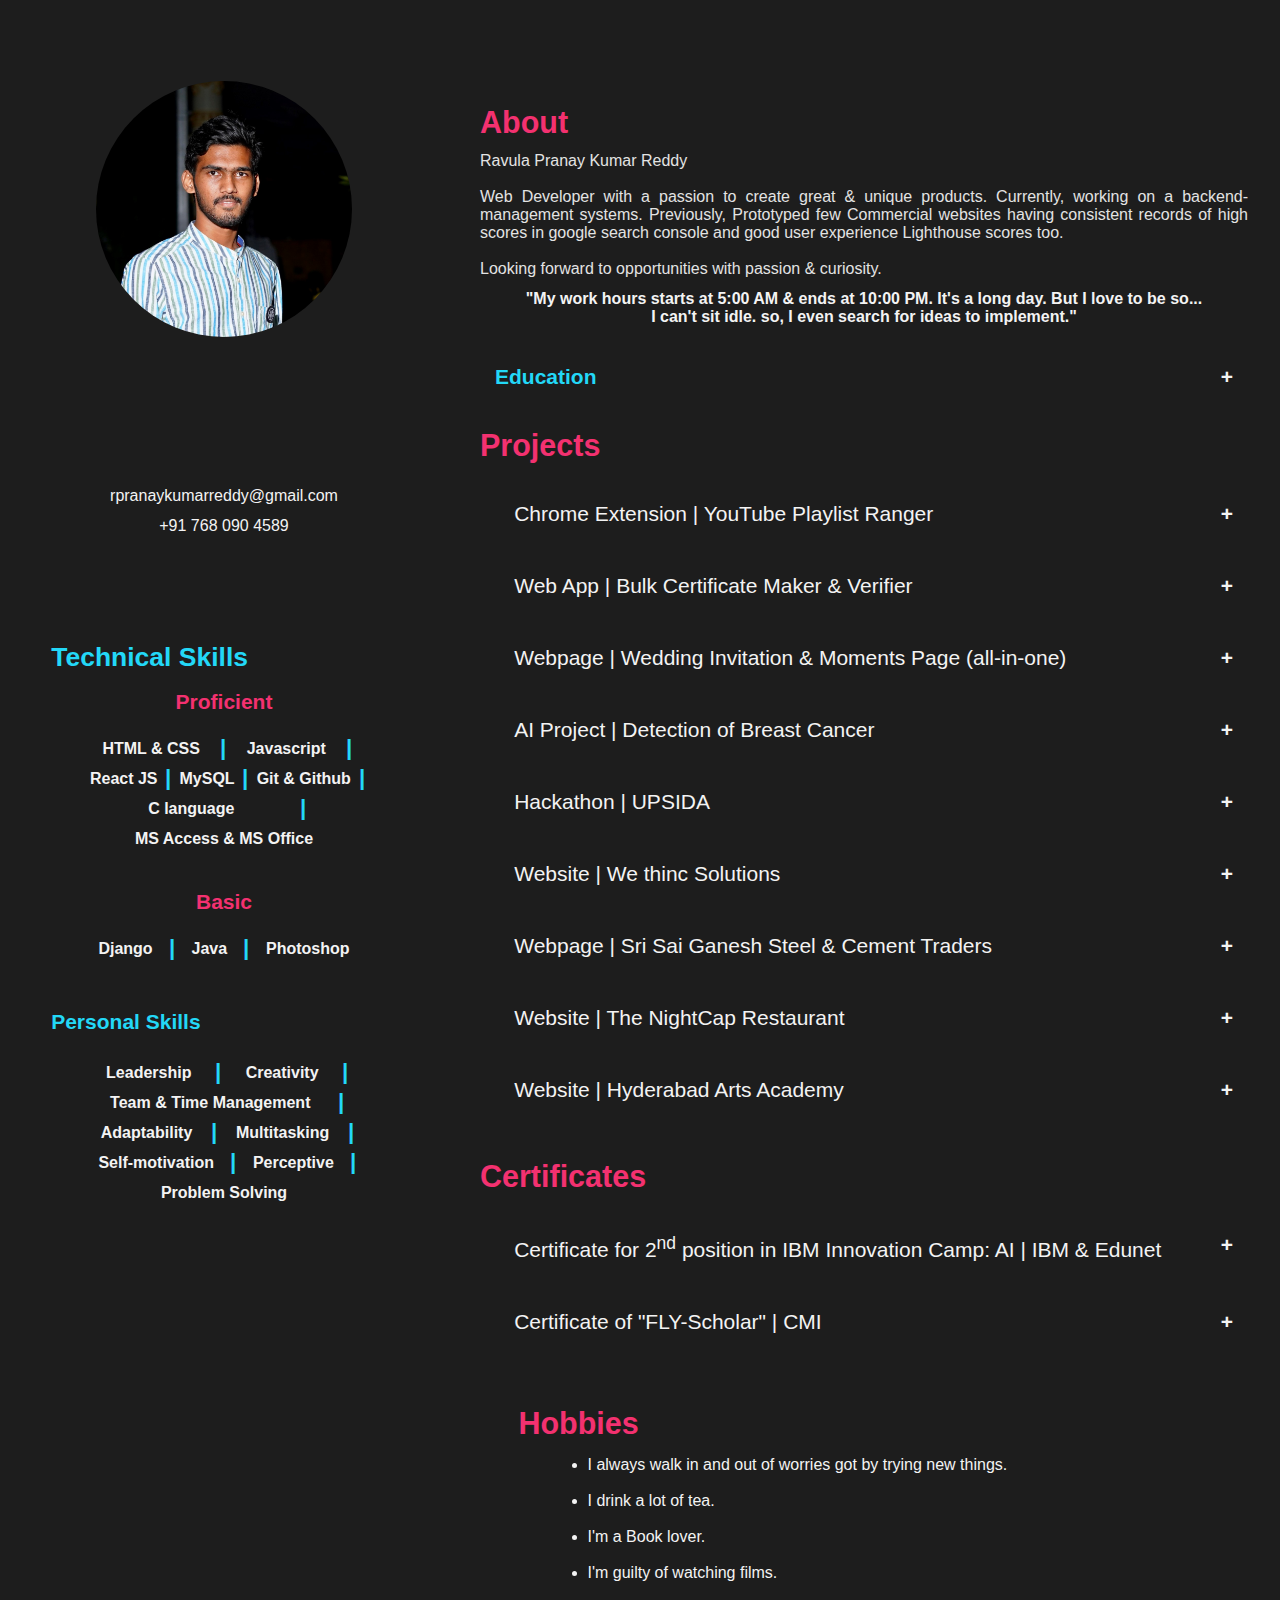
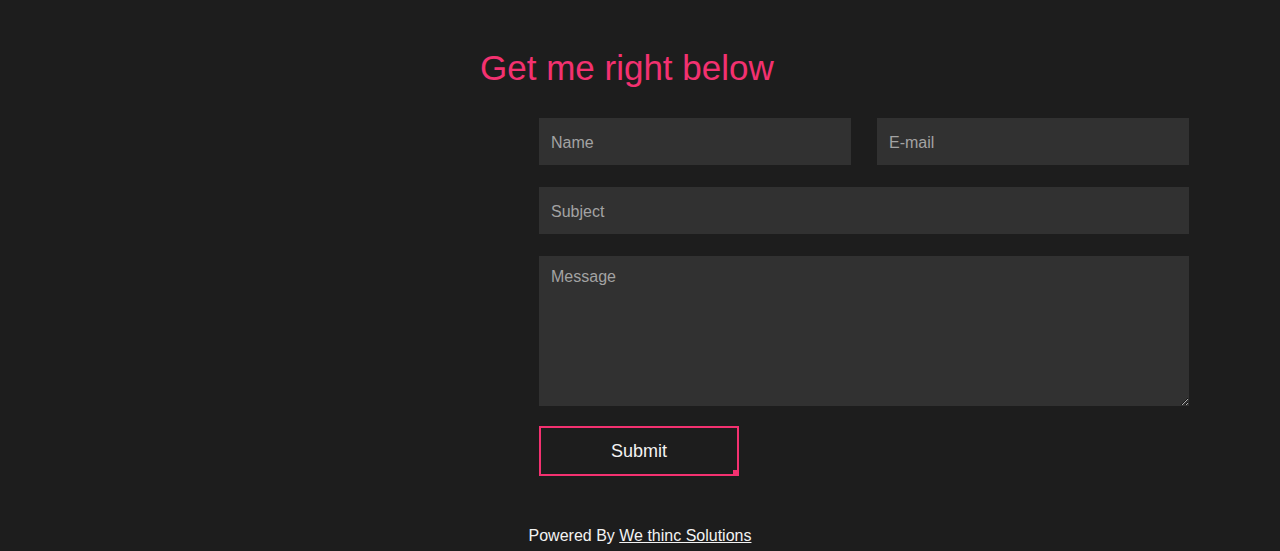
==== commit 9cc4b96e: "Update Projects" ====
--- a/index.html
+++ b/index.html
@@ -15,7 +15,7 @@
     <meta property="og:title" content="Pranay Kumar Reddy | Profile">
     <meta property="og:description"
         content="Web Developer with a passion to create great & unique products. Currently, working on a backend-management systems. Previously, Prototyped few Commercial websites having consistent records of high scores in google search console and good user experience Lighthouse scores too.">
-    <meta property="og:image" content="preview.jpg">
+    <meta property="og:image" content="https://pranay.wethinc.in/preview.jpg">
 
     <!-- Twitter -->
     <meta property="twitter:card" content="summary_large_image">
@@ -23,7 +23,7 @@
     <meta property="twitter:title" content="Pranay Kumar Reddy | Profile">
     <meta property="twitter:description"
         content="Web Developer with a passion to create great & unique products. Currently, working on a backend-management systems. Previously, Prototyped few Commercial websites having consistent records of high scores in google search console and good user experience Lighthouse scores too.">
-    <meta property="twitter:image" content="preview.jpg">
+    <meta property="twitter:image" content="https://pranay.wethinc.in/preview.jpg">
 
     <meta name="viewport" content="width=device-width, initial-scale=1.0">
     <meta name="keywords" content="pranay, kumar, reddy, profile, portfolio, we, thinc, solutions">
@@ -128,7 +128,7 @@
                     <div class="divd"><b>|</b></div>
                     <p class="badge">Javascript</p>
                     <div class="divd"><b>|</b></div>
-                    <p class="badge">React Js</p>
+                    <p class="badge">React JS</p>
                     <div class="divd"><b>|</b></div>
                     <p class="badge">MySQL</p>
                     <div class="divd"><b>|</b></div>
@@ -227,9 +227,8 @@
                     <div><button class="accordion content-p2">Chrome Extension | YouTube Playlist Ranger</button>
                         <div class="panel">
                             <div class="matter-main">
-                                <a href='https://chrome.google.com/webstore/detail/alpnapppdjbdbbaagjpchaaipphcnejo'
-                                    target="_blank"><span class="content-p2 cpink">Chrome web
-                                        store/youtube-playlist-ranger</span></a><span
+                                <a href='https://rpranaykumarreddy.github.io/youtube-Ext/' target="_blank"><span
+                                        class="content-p2 cpink">...github.io/youtube-Ext/</span></a><span
                                     class="content-p3 cwhite1">&#160&#160 | &#160&#160 October 22, 2022</span>
                                 <br>
                                 <p class="content-p2 bluebold">Developer</p><br>
@@ -259,32 +258,25 @@
                     <div><button class="accordion content-p2">Web App | Bulk Certificate Maker & Verifier</button>
                         <div class="panel">
                             <div class="matter-main">
-                                <a href='https://rpranaykumarreddy.github.io/bulk-certificate/maker/'
-                                    target="_blank"><span
-                                        class="content-p2 cpink">...github.io/bulk-certificate/maker/</span></a><span
+                                <a href='https://rpranaykumarreddy.github.io/bulk-certificate/' target="_blank"><span
+                                        class="content-p2 cpink">...github.io/bulk-certificate</span></a><span
                                     class="content-p3 cwhite1">&#160&#160 | &#160&#160 September 23, 2022</span>
-                                <a href='https://rpranaykumarreddy.github.io/bulk-certificate/verifier/'
-                                    target="_blank"><span
-                                        class="content-p2 cpink">...github.io/bulk-certificate/verifier/</span></a><span
-                                    class="content-p3 cwhite1">&#160&#160 | &#160&#160 September 24, 2022</span>
                                 <br>
                                 <p class="content-p2 bluebold">Developer</p><br>
                                 <p class="content-p4 cwhite2">Team Size: 1 person (me) &#160 | &#160 Duration: 2 days
                                 </p>
                                 <br>
-                                <!-- <p class="content-p3 cwhite2">This website interfaced project is a small step to assist cancer patients. But, It got me an opportunity to explore AI, work on back-end & lead a hands-on AI project.</p><br>
+                                <p class="content-p3 cwhite2">This Web App is to create PDF in Bulk with customization
+                                    along with a feature of verification.</p><br>
                                 <br>
                                 <p class="content-p2 cwhite1">Accomplishments</p>
-                                
+
                                 <ul class="list cwhite1">
-                                    <li>Handling <span class="bluebold">a mid-size team</span> in an inexperienced field.
-                                    </li>
-                                    <li>Getting <span class="bluebold">high accurate predictions</span> for the Health sector.
-                                    </li>
-                                    <li><span class="bluebold">Dynamic predictions</span> based on datasets accuracy.
-                                    </li>
+                                    <li><span class="bluebold">Maker:</span> Creates pdfs based on data (object).</li>
+                                    <li><span class="bluebold">Verifer:</span> Scan the QR & get full data & Integration
+                                        of attendance API (optional).</li>
                                 </ul>
-                                <p></p> -->
+                                <p></p>
                             </div>
                         </div>
                     </div>
@@ -302,9 +294,11 @@
                                 <p class="content-p2 bluebold">Team Leader & Lead Developer</p><br>
                                 <p class="content-p4 cwhite2">Team Size: 2 people &#160 | &#160 Duration: 2 days</p>
                                 <br>
-                                <!-- <p class="content-p3 cwhite2">This website interfaced project is a small step to assist cancer patients. But, It got me an opportunity to explore AI, work on back-end & lead a hands-on AI project.</p><br>
-                                <br>
-                                <p class="content-p2 cwhite1">Accomplishments</p>
+                                <p class="content-p3 cwhite2">This website is to send Invitation to different with same
+                                    link. but, dynamic to them with the help of URL Params. Serves as a moment page.</p>
+                                <br>
+                                <br>
+                                <!--<p class="content-p2 cwhite1">Accomplishments</p>
                                 
                                 <ul class="list cwhite1">
                                     <li>Handling <span class="bluebold">a mid-size team</span> in an inexperienced field.
@@ -517,7 +511,7 @@
             </div>
             <br><br>
             <div class="hobby">
-                <h1 class="content-h6 pinkbold">Hobbies</h1>z
+                <h1 class="content-h6 pinkbold">Hobbies</h1>
                 <p class="content-p3 cwhite1">
                 <ul class="list cwhite1">
                     <li>I always walk in and out of worries got by trying new things.</li>
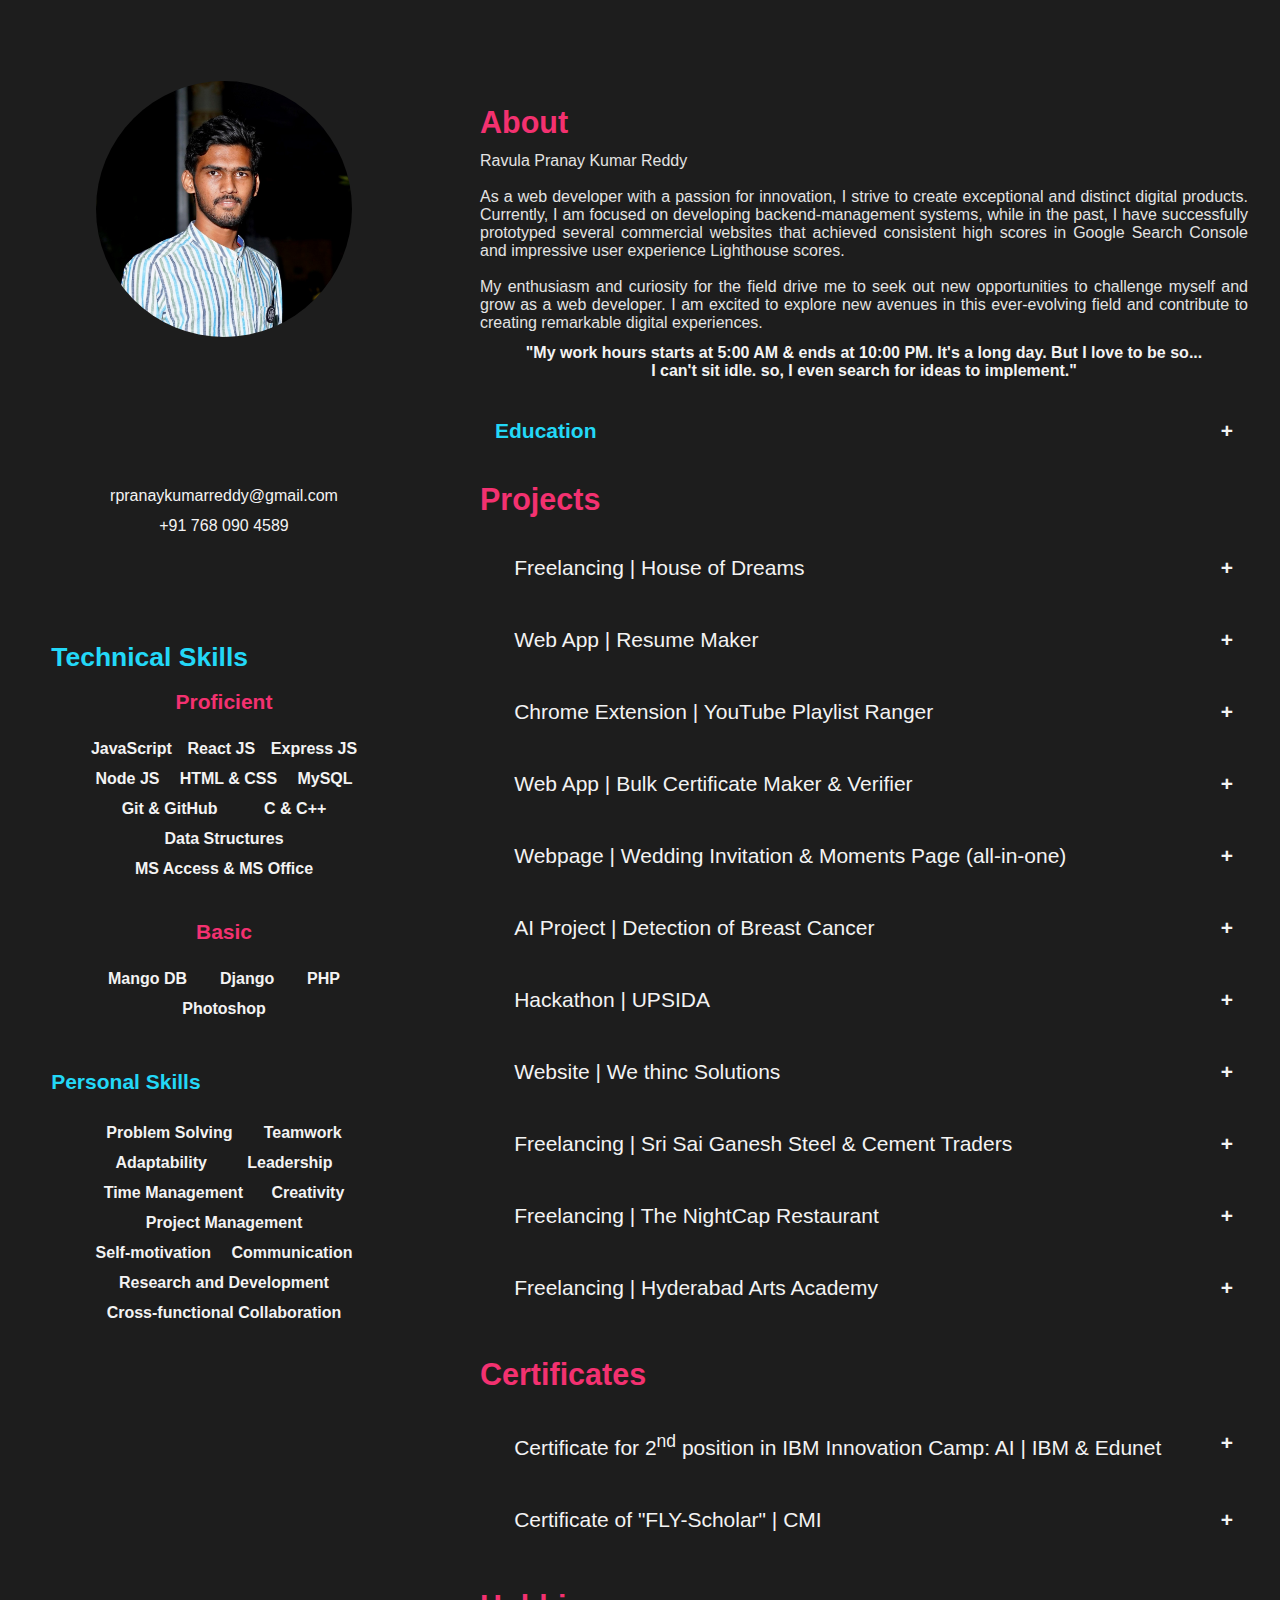
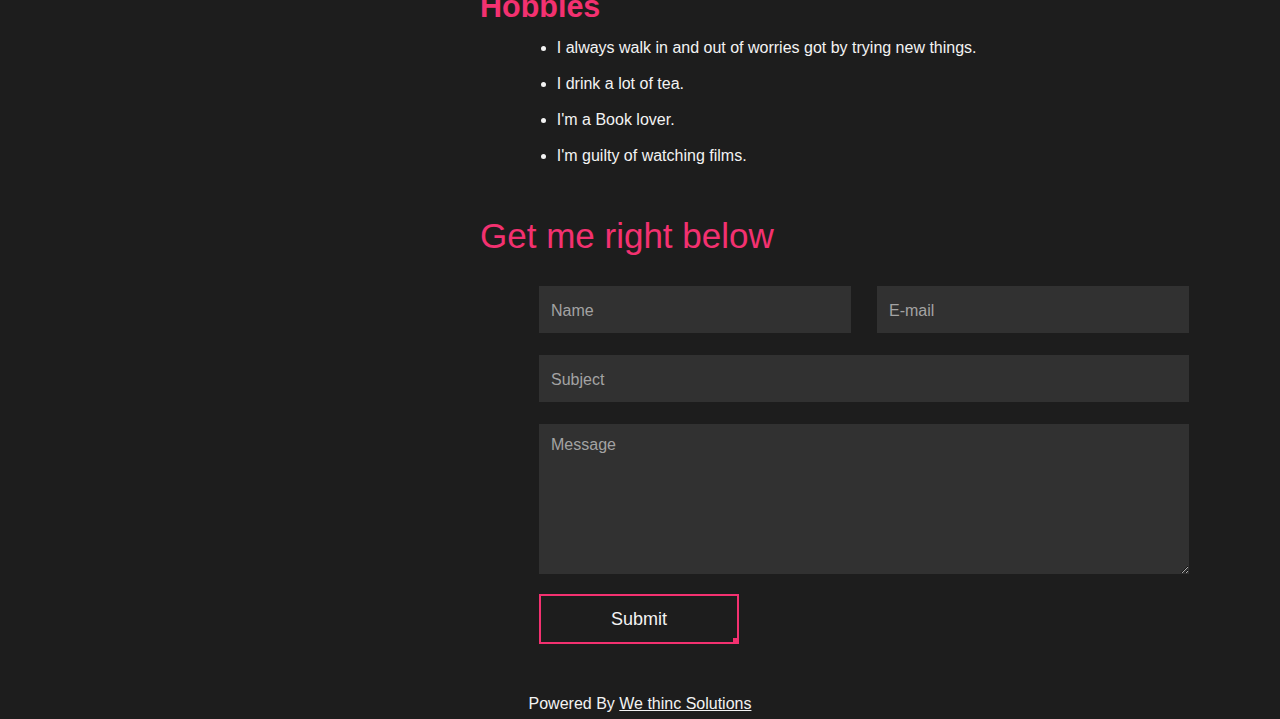
==== commit 4e4c7547: "changes & Update" ====
--- a/index.html
+++ b/index.html
@@ -124,28 +124,24 @@
                     </p>
                 </div>
                 <div class="badge-list">
+                    <p class="badge">JavaScript</p>
+                    <p class="badge">React JS</p>
+                    <p class="badge">Express JS</p>
+                    <p class="badge">Node JS</p>
                     <p class="badge">HTML & CSS</p>
-                    <div class="divd"><b>|</b></div>
-                    <p class="badge">Javascript</p>
-                    <div class="divd"><b>|</b></div>
-                    <p class="badge">React JS</p>
-                    <div class="divd"><b>|</b></div>
                     <p class="badge">MySQL</p>
-                    <div class="divd"><b>|</b></div>
-                    <p class="badge">Git & Github</p>
-                    <div class="divd"><b>|</b></div>
-                    <p class="badge">C language</p>
-                    <div class="divd"><b>|</b></div>
+                    <p class="badge">Git & GitHub</p>
+                    <p class="badge">C & C++</p>
+                    <p class="badge">Data Structures</p>
                     <p class="badge">MS Access & MS Office</p>
                 </div>
                 <div class="badge-head">
                     <p class="content-p2 disinbl tebold cpink">Basic</p>
                 </div>
                 <div class="badge-list">
+                    <p class="badge">Mango DB</p>
                     <p class="badge">Django</p>
-                    <div class="divd"><b>|</b></div>
-                    <p class="badge">Java</p>
-                    <div class="divd"><b>|</b></div>
+                    <p class="badge">PHP</p>
                     <p class="badge">Photoshop</p>
                 </div>
             </div>
@@ -153,21 +149,17 @@
                 <p class="content-p2 tebold cblue">Personal Skills</p>
                 <br><br>
                 <div class="badge-list">
-                    <p class="badge">Leadership</p>
-                    <div class="divd"><b>|</b></div>
-                    <p class="badge">Creativity</p>
-                    <div class="divd"><b>|</b></div>
-                    <p class="badge">Team & Time Management</p>
-                    <div class="divd"><b>|</b></div>
-                    <p class="badge">Adaptability</p>
-                    <div class="divd"><b>|</b></div>
-                    <p class="badge">Multitasking</p>
-                    <div class="divd"><b>|</b></div>
-                    <p class="badge">Self-motivation</p>
-                    <div class="divd"><b>|</b></div>
-                    <p class="badge">Perceptive</p>
-                    <div class="divd"><b>|</b></div>
-                    <p class="badge">Problem Solving</p>
+                    <p class="badge"> Problem Solving</p>
+                    <p class="badge">Teamwork</p>
+                    <p class="badge"> Adaptability</p>
+                    <p class="badge"> Leadership</p>
+                    <p class="badge"> Time Management</p>
+                    <p class="badge"> Creativity</p>
+                    <p class="badge"> Project Management</p>
+                    <p class="badge"> Self-motivation</p>
+                    <p class="badge"> Communication</p>
+                    <p class="badge"> Research and Development</p>
+                    <p class="badge"> Cross-functional Collaboration</p>
                 </div>
             </div>
         </div>
@@ -176,17 +168,28 @@
         <div class="port-box2">
             <div>
                 <h1 class="content-h6 pinkbold">About</h1>
-                <p class="content-p3 cwhite2 tejustify"><b>Ravula Pranay Kumar Reddy</b><br><br> Web Developer with a
-                    passion to create great & unique products. Currently, working on a
-                    backend-management systems. Previously, Prototyped few Commercial websites having consistent
-                    records of high scores in google search console and good user experience Lighthouse scores too.
-                    <br><br>Looking forward to opportunities with passion & curiosity.
+                <p class="content-p3 cwhite2 tejustify"><b>Ravula Pranay Kumar Reddy</b>
+                    <br><br> As a web developer with a passion for
+                    innovation, I strive to create exceptional and distinct digital products.
+                    Currently, I am focused on developing backend-management systems, while in the past, I have
+                    successfully prototyped
+                    several commercial websites that achieved consistent high scores in Google Search Console and
+                    impressive user
+                    experience
+                    Lighthouse scores.
+                    <br><br>
+                    My enthusiasm and curiosity for the field drive me to seek out new opportunities to challenge myself
+                    and grow as a
+                    web
+                    developer. I am excited to explore new avenues in this ever-evolving field and contribute to
+                    creating remarkable
+                    digital
+                    experiences.
                 </p><br>
                 <div class="flex-row">
                     <p class="tebold content-p3 cwhite1 tecenter">"My work hours starts at 5:00 AM & ends at 10:00 PM.
                         It's a long day. But I love to be so...<br>I can't sit idle. so, I even search for ideas to
-                        implement."
-                    </p>
+                        implement."</p>
                 </div>
             </div><br>
             <div><button class="tebold accordion cblue content-p2">Education</button>
@@ -220,15 +223,68 @@
 
 
             <h1 class="content-h6 pinkbold">Projects</h1>
-
             <div class="matter-main">
                 <div class="matter-projects">
                     <br>
+                    <div><button class="accordion content-p2">Freelancing | House of Dreams</button>
+                        <div class="panel">
+                            <div class="matter-main">
+                                <a href='https://houseofdreams.info/' target="_blank"><span
+                                        class="content-p2 cpink">houseofdreams.info/</span></a><span
+                                    class="content-p3 cwhite1">&#160&#160 | &#160&#160  March 20, 2023</span>
+                                <br>
+                                <p class="content-p2 bluebold">Developer</p><br>
+                                <p class="content-p4 cwhite2">Team Size: 1 person (me) &#160 | &#160 Duration: 2 days</p>
+                                <br>
+                                <p class="content-p3 cwhite2">This website is made as service to a startup. We made a similar card reveal as apple wallet.</p>
+                                <br>
+                                <!-- <br>
+                                <p class="content-p2 cwhite1">Accomplishments</p>
+
+                                <ul class="list cwhite1">
+                                    <li><span class="bluebold">Storing resume data</span> for future purpose via
+                                        multiple ways
+                                    </li>
+                                </ul>
+                                <p></p> -->
+                            </div>
+                        </div>
+                    </div>
+                </div>
+                <div class="matter-projects">
+                    <br>
+                    <div><button class="accordion content-p2">Web App | Resume Maker</button>
+                        <div class="panel">
+                            <div class="matter-main">
+                                <a href='https://rpranaykumarreddy.github.io/resume-maker/' target="_blank"><span
+                                        class="content-p2 cpink">...github.io/resume-maker</span></a><span
+                                    class="content-p3 cwhite1">&#160&#160 | &#160&#160 November 22, 2022</span>
+                                <br>
+                                <p class="content-p2 bluebold">Developer</p><br>
+                                <p class="content-p4 cwhite2">Team Size: 1 person (me) &#160 | &#160 Duration: 7 days
+                                </p>
+                                <br>
+                                <p class="content-p3 cwhite2">This helps in creating Resume in a structured manner</p>
+                                <br>
+                                <br>
+                                <p class="content-p2 cwhite1">Accomplishments</p>
+                                <ul class="list cwhite1">
+                                    <li><span class="bluebold">Storing resume data</span> for future purpose via
+                                        multiple ways
+                                    </li>
+                                </ul>
+                                <p></p>
+                            </div>
+                        </div>
+                    </div>
+                </div>
+                <div class="matter-projects">
+                    <br>
                     <div><button class="accordion content-p2">Chrome Extension | YouTube Playlist Ranger</button>
                         <div class="panel">
                             <div class="matter-main">
                                 <a href='https://rpranaykumarreddy.github.io/youtube-Ext/' target="_blank"><span
-                                        class="content-p2 cpink">...github.io/youtube-Ext/</span></a><span
+                                        class="content-p2 cpink">...github.io/youtube-Ext</span></a><span
                                     class="content-p3 cwhite1">&#160&#160 | &#160&#160 October 22, 2022</span>
                                 <br>
                                 <p class="content-p2 bluebold">Developer</p><br>
@@ -242,10 +298,7 @@
 
                                 <ul class="list cwhite1">
                                     <li>Understanding the <span class="bluebold">architecture of Chrome
-                                            Extensions.</span>
-                                    </li>
-                                    <li>Constant <span class="bluebold">maintenance & bug fixing with version
-                                            controls.</span>
+                                            Extensions & version of product</span>
                                     </li>
                                 </ul>
                                 <p></p>
@@ -406,7 +459,7 @@
                 </div>
                 <div class="matter-projects">
                     <br>
-                    <div><button class="accordion content-p2">Webpage | Sri Sai Ganesh Steel &amp; Cement
+                    <div><button class="accordion content-p2">Freelancing | Sri Sai Ganesh Steel &amp; Cement
                             Traders</button>
                         <div class="panel">
                             <div class="matter-main">
@@ -426,7 +479,7 @@
                 </div>
                 <div class="matter-projects">
                     <br>
-                    <div><button class="accordion content-p2">Website | The NightCap Restaurant</button>
+                    <div><button class="accordion content-p2">Freelancing | The NightCap Restaurant</button>
                         <div class="panel">
                             <div class="matter-main">
                                 <a href='https://thenightcap.github.io' target="_blank"><span
@@ -454,7 +507,7 @@
                 </div>
                 <div class="matter-projects">
                     <br>
-                    <div><button class="accordion content-p2">Website | Hyderabad Arts Academy</button>
+                    <div><button class="accordion content-p2">Freelancing | Hyderabad Arts Academy</button>
                         <div class="panel">
                             <div class="matter-main">
                                 <a href='https://hydartsacademy.com' target="_blank"><span
@@ -529,9 +582,9 @@
                     <h1 class="content-p1 cpink hblue">Journey of We Thinc Solutions</h1>
                     <p class="blog-date">April 28, 2021</p>
                     <p class="content-p3 cwhite2">Lorem ipsum dolor sit amet consectetur adipisicing elit. Eum veniam ipsa doloremque cum placeat fugit, fugiat nobis optio similique corrupti quo laudantium minus quidem aspernatur est exercitationem ab qui quae quos dolorem officiis
-                        dicta provident beatae! Nostrum soluta illum reprehenderit non doloribus hic architecto, earum, nemo esse, vero velit quae.
-
-                    </p>
+                        dicta provident beatae! Nostrum soluta illum reprehenderit non doloribus hic architecto, earum, nemo esse, vero velit
+                        quae.
+                        </p>
                     <div class="fix-bottom">
                         <p class="content-p2 cblue"><a href="https://wethinc.in/blogs/1.html">Read more...</a></p>
                         <p class="code">&#60;/article&#62;</p>
--- a/mixed stylesheet.css
+++ b/mixed stylesheet.css
@@ -802,6 +802,7 @@
 
 .front-face,
 .back-face {
+    z-index: 200;
     position: absolute;
     width: 100%;
     height: 100%;
@@ -812,14 +813,11 @@
 }
 
 .back-face {
+    z-index: 100;
     transform: rotateY(180deg);
 }
 
 .skills {
-    margin: 15px 5%;
-}
-
-.hobby {
     margin: 15px 5%;
 }
 
@@ -883,7 +881,7 @@
 }
 
 .badge-list .divd {
-    display: block;
+    display: none;
     transform: scale(1.4) translateY(-5%);
     margin: 0px;
     padding: 0px;
@@ -1900,4 +1898,4 @@
         padding-left: 10%;
         transition: padding 0.6s cubic-bezier(0.5, 0, 0.5, 1);
     }
-}+}
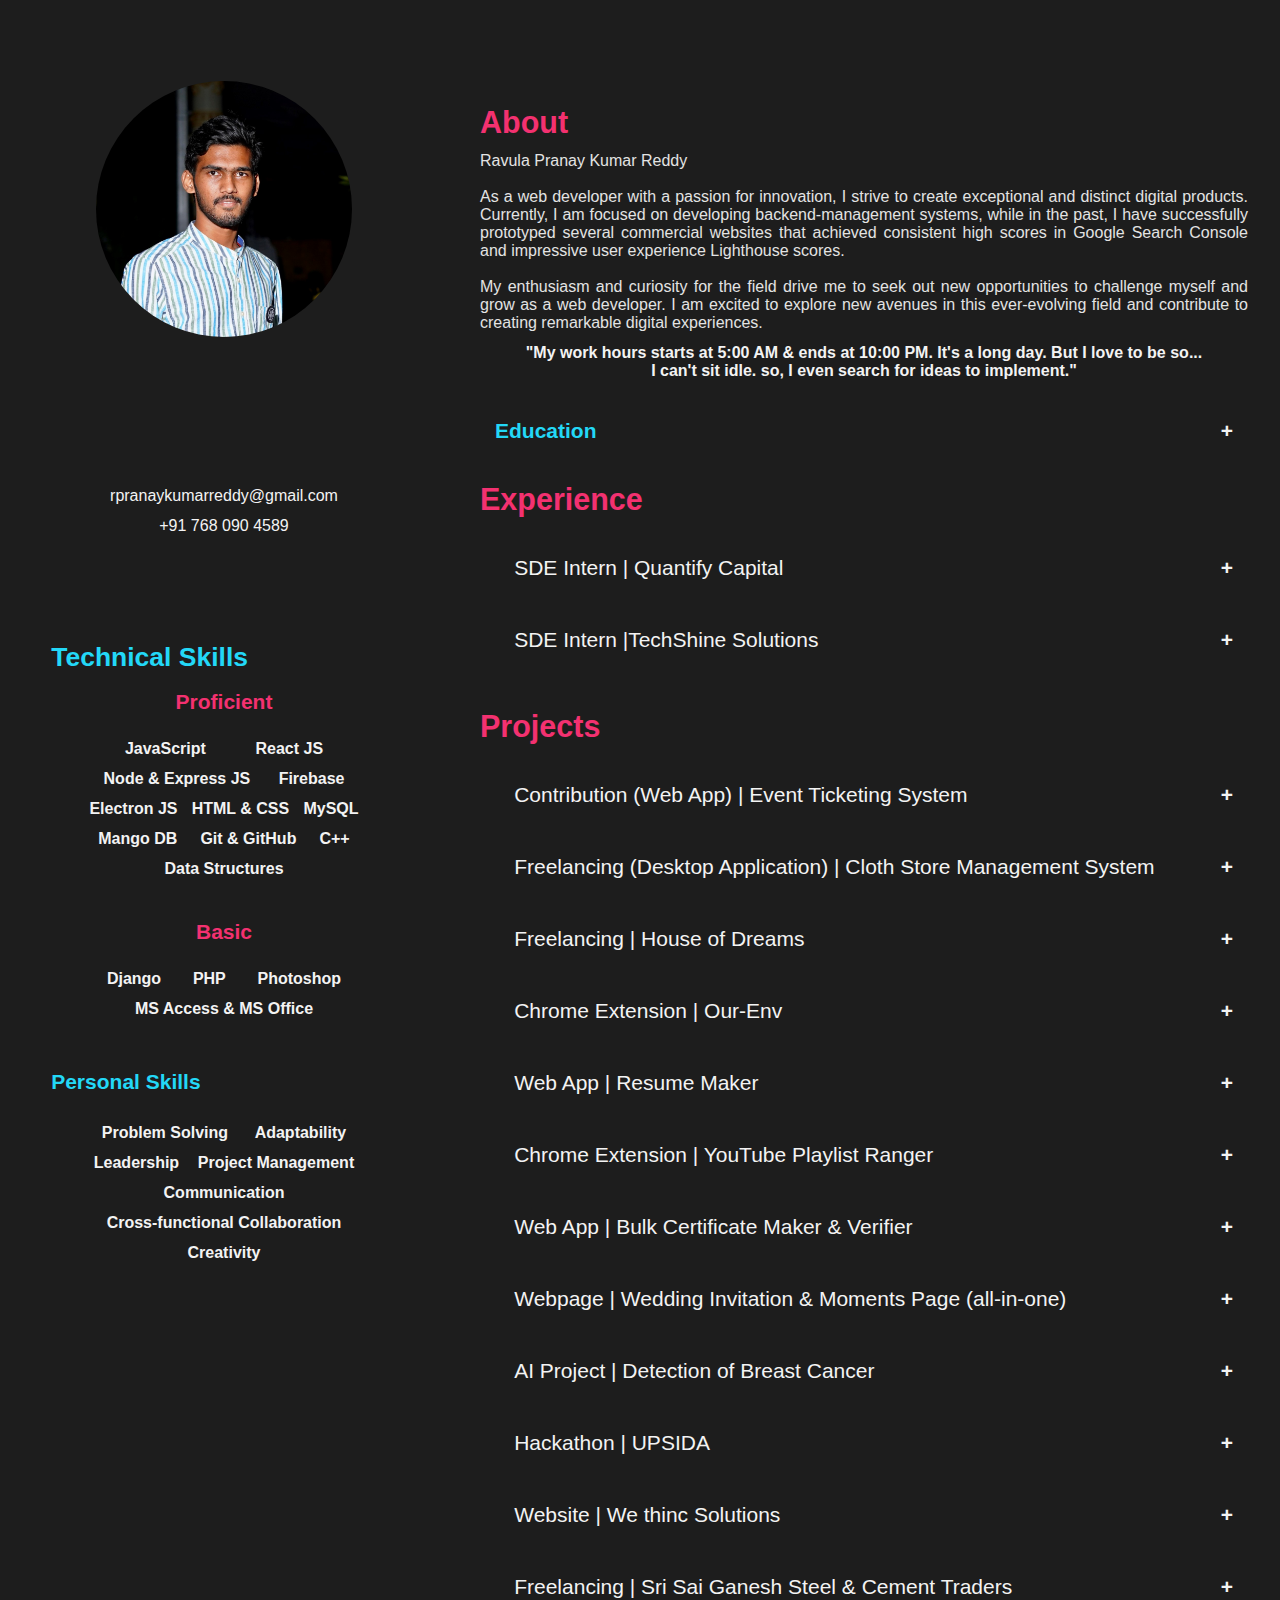
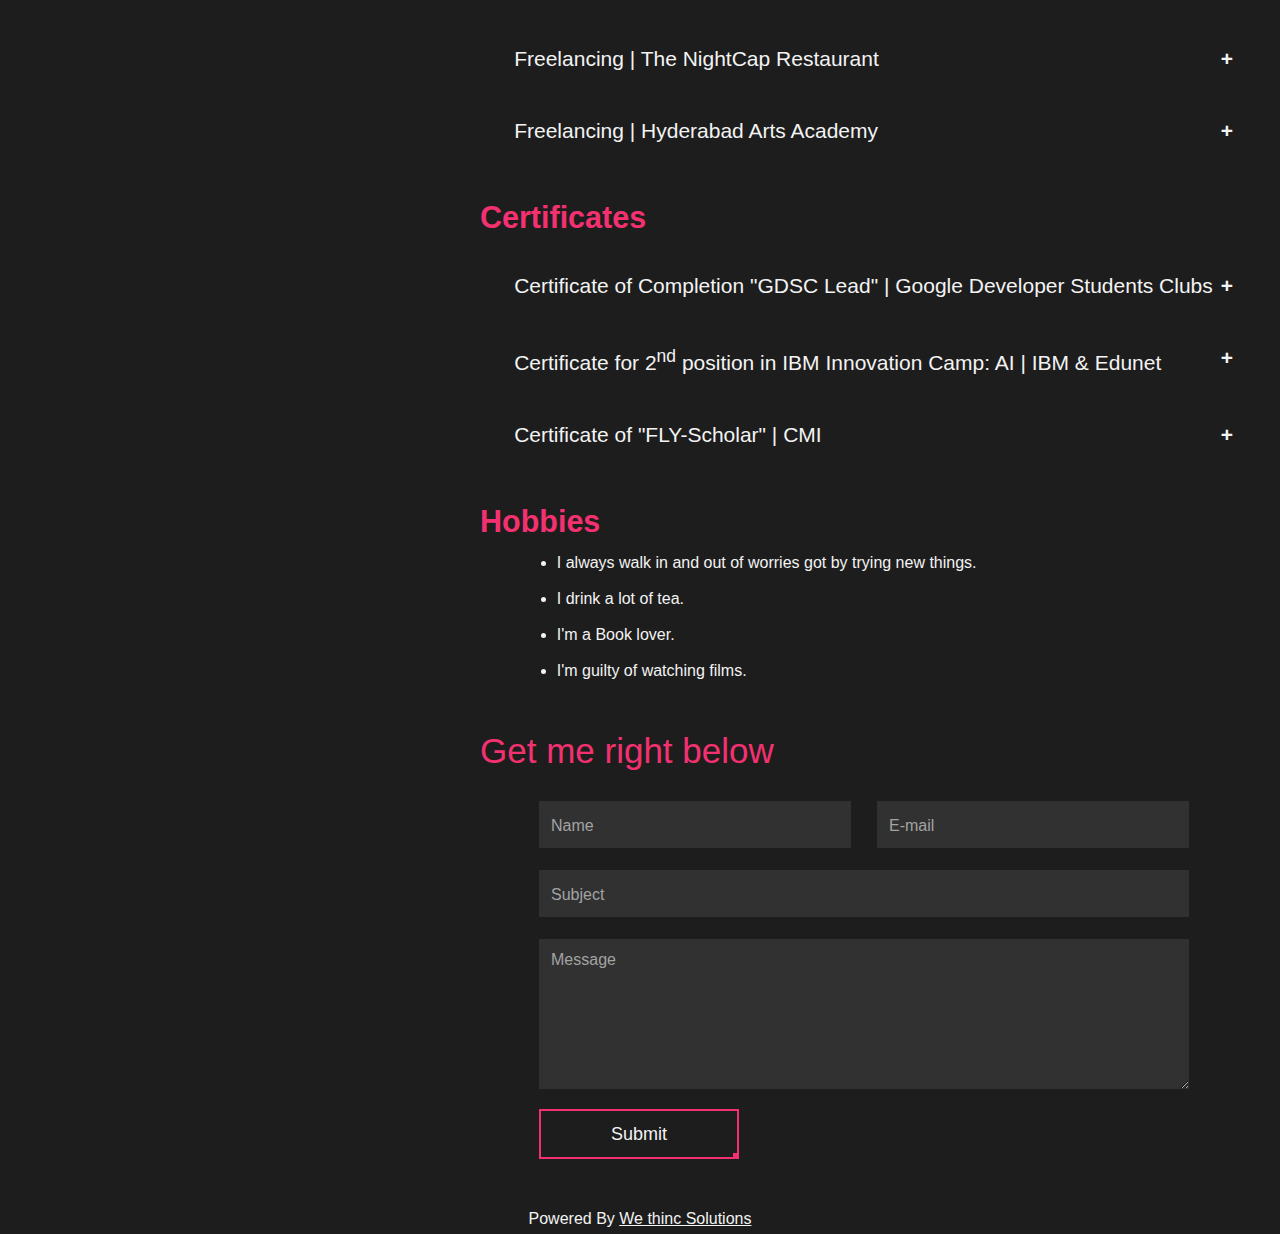
==== commit 83a88da7: "updated" ====
--- a/index.html
+++ b/index.html
@@ -3,13 +3,11 @@
 
 <head>
     <meta charset="UTF-8">
-    <!-- Primary Meta Tags -->
     <title>Pranay Kumar Reddy | Profile</title>
     <meta name="title" content="Pranay Kumar Reddy | Profile">
     <meta name="description"
         content="Web Developer with a passion to create great & unique products. Currently, working on a backend-management systems. Previously, Prototyped few Commercial websites having consistent records of high scores in google search console and good user experience Lighthouse scores too.">
 
-    <!-- Open Graph / Facebook -->
     <meta property="og:type" content="website">
     <meta property="og:url" content="https://pranay.wethinc.in/">
     <meta property="og:title" content="Pranay Kumar Reddy | Profile">
@@ -17,7 +15,6 @@
         content="Web Developer with a passion to create great & unique products. Currently, working on a backend-management systems. Previously, Prototyped few Commercial websites having consistent records of high scores in google search console and good user experience Lighthouse scores too.">
     <meta property="og:image" content="https://pranay.wethinc.in/preview.jpg">
 
-    <!-- Twitter -->
     <meta property="twitter:card" content="summary_large_image">
     <meta property="twitter:url" content="https://pranay.wethinc.in/">
     <meta property="twitter:title" content="Pranay Kumar Reddy | Profile">
@@ -99,11 +96,14 @@
 
             <br>
             <div class="flex-col">
-                <p class="content-p3 cwhite1 poicur" title="Email of Pranay Kumar Reddy"><i class="fas fa-envelope"></i>
-                    rpranaykumarreddy@gmail.com
-                </p>
-                <p class="content-p3 cwhite1 poicur" title="Phone number of Pranay Kumar Reddy"><i
-                        class="fa-solid fa-phone"></i> +91 768 090 4589</p>
+                <a href="https://mailto:rpranayreddy40@gmail.com/" title="Email of Pranay Kumar Reddy">
+                    <p class="content-p3 cwhite1 poicur"><i class="fas fa-envelope"></i>
+                        rpranaykumarreddy@gmail.com
+                    </p>
+                </a>
+                <a href="https://wa.me/917680904588" title="Whatsapp & Calls of Pranay Kumar Reddy">
+                    <p class="content-p3 cwhite1 poicur"><i class="fa-solid fa-phone"></i> +91 768 090 4589</p>
+                </a>
             </div>
             <br><br>
             <div class="flex-row ">
@@ -111,7 +111,7 @@
                         class="social-sym hblue"><i class="fab fa-linkedin-in"></i></span></a>
                 <a href="https://github.com/rpranaykumarreddy" title="Github page of Pranay Kumar Reddy"><span
                         class=" social-sym hblue "><i class="fab fa-github"></i></span></a>
-                <a href="https://twitter.com/rpkr_inc" title="Twitter page of Pranay Kumar Reddy"><span
+                <a href="https://twitter.com/rpkr_in" title="Twitter page of Pranay Kumar Reddy"><span
                         class=" social-sym hblue"><i class="fab fa-twitter"></i></span></a>
             </div> <br>
             <div class="skills">
@@ -126,40 +126,42 @@
                 <div class="badge-list">
                     <p class="badge">JavaScript</p>
                     <p class="badge">React JS</p>
-                    <p class="badge">Express JS</p>
-                    <p class="badge">Node JS</p>
+                    <p class="badge">Node & Express JS</p>
+                    <p class="badge">Firebase</p>
+                    <p class="badge">Electron JS</p>
                     <p class="badge">HTML & CSS</p>
                     <p class="badge">MySQL</p>
+                    <p class="badge">Mango DB</p>
                     <p class="badge">Git & GitHub</p>
-                    <p class="badge">C & C++</p>
+                    <p class="badge">C++</p>
                     <p class="badge">Data Structures</p>
-                    <p class="badge">MS Access & MS Office</p>
                 </div>
                 <div class="badge-head">
+
+                    <p style="float: left;" class="content-p2 vishid cblue"><i class="fa-solid fa-circle-info"></i></p>
                     <p class="content-p2 disinbl tebold cpink">Basic</p>
+                    <p style="float: right;" class="tooltip content-p2 hblue"><i class="fa-solid fa-circle-info"></i>
+                        <span class="tooltiptext">Used in few project</span>
+                    </p>
                 </div>
                 <div class="badge-list">
-                    <p class="badge">Mango DB</p>
                     <p class="badge">Django</p>
                     <p class="badge">PHP</p>
                     <p class="badge">Photoshop</p>
+                    <p class="badge">MS Access & MS Office</p>
                 </div>
             </div>
             <div class="skills">
                 <p class="content-p2 tebold cblue">Personal Skills</p>
                 <br><br>
                 <div class="badge-list">
-                    <p class="badge"> Problem Solving</p>
-                    <p class="badge">Teamwork</p>
-                    <p class="badge"> Adaptability</p>
-                    <p class="badge"> Leadership</p>
-                    <p class="badge"> Time Management</p>
-                    <p class="badge"> Creativity</p>
-                    <p class="badge"> Project Management</p>
-                    <p class="badge"> Self-motivation</p>
-                    <p class="badge"> Communication</p>
-                    <p class="badge"> Research and Development</p>
-                    <p class="badge"> Cross-functional Collaboration</p>
+                    <p class="badge">Problem Solving</p>
+                    <p class="badge">Adaptability</p>
+                    <p class="badge">Leadership</p>
+                    <p class="badge">Project Management</p>
+                    <p class="badge">Communication</p>
+                    <p class="badge">Cross-functional Collaboration</p>
+                    <p class="badge">Creativity</p>
                 </div>
             </div>
         </div>
@@ -221,58 +223,185 @@
             </div>
             <br>
 
-
+            <h1 class="content-h6 pinkbold">Experience</h1>
+            <div class="matter-main">
+                <div class="matter-projects">
+                    <br>
+                    <div><button class="accordion content-p2">SDE Intern | Quantify Capital</button>
+                        <div class="panel">
+                            <div class="matter-main">
+                                <br>
+                                <p class="content-p4 cwhite2">Timeline: July 2023 – Present </p>
+                                <!-- <br>
+                               <ul class="list cwhite1">
+                                    <li>Optimized code conventions and reduced page load times by 30%, resulting in a more responsive user experience.</li>
+                                    <li>Spearheaded the development of a desktop application that streamlined online resource management processes, resulting in a 25% reduction in manual data entry.</span>.</li>
+                                </ul>
+                                <br> -->
+                            </div>
+                        </div>
+                    </div>
+                </div>
+                <div class="matter-projects">
+                    <br>
+                    <div><button class="accordion content-p2">SDE Intern |TechShine Solutions</button>
+                        <div class="panel">
+                            <div class="matter-main">
+                                <br>
+                                <p class="content-p4 cwhite2">Timeline: May 2023 – July 2023</p>
+                                <br>
+                               <ul class="list cwhite1">
+                                    <li>Optimized code conventions and reduced page load times by 30%, resulting in a more responsive user experience.</li>
+                                    <li>Spearheaded the development of a desktop application that streamlined online resource management processes, resulting in a 25% reduction in manual data entry.</span>.</li>
+                                </ul>
+                                <br>
+                            </div>
+                        </div>
+                    </div>
+                </div>
+            </div>
+            <br><br>
             <h1 class="content-h6 pinkbold">Projects</h1>
             <div class="matter-main">
                 <div class="matter-projects">
                     <br>
+                    <div><button class="accordion content-p2">Contribution (Web App) | Event Ticketing System</button>
+                        <div class="panel">
+                            <div class="matter-main">
+                                <p class="content-p2 bluebold">Developer</p><br>
+                                <p class="content-p4 cwhite2">Team Size: 1 person (me) &#160 | &#160 Duration: 1 day</p>
+                                <br>
+                                <p class="content-p3 cwhite2">Contribution is an annual techno-cultural fest ticketing system with UPI integration for easy ticket purchases. It includes an admin page for payment verification, ensuring a secure and efficient ticketing process.</p>
+                                <br>
+                                <!-- <br>
+                                <p class="content-p2 cwhite1">Accomplishments</p>
+
+                                <ul class="list cwhite1">
+                                    <li>Featuring a robust and intuitive interface, facilitating real-time utilization
+                                        by a prominent cloth
+                                        store.</li>
+                                    <li>Designed money-saving functionalities that leds to a <span class="bluebold">cost
+                                            reduction of more
+                                            than ₹ 1,00,000 per year</span>.</li>
+                                    <li>Implemented company ledger protocols, increasing efficiency for financial
+                                        transparency.</li>
+                                </ul>
+                                <p></p> -->
+                            </div>
+                        </div>
+                    </div>
+                </div>
+                <div class="matter-projects">
+                    <br>
+                    <div><button class="accordion content-p2">Freelancing (Desktop Application) | Cloth Store Management
+                            System</button>
+                        <div class="panel">
+                            <div class="matter-main">
+                                <p class="content-p2 bluebold">Developer</p><br>
+                                <p class="content-p4 cwhite2">Team Size: 1 person (me) &#160 | &#160 Duration: 1 month
+                                </p>
+                                <br>
+                                <p class="content-p3 cwhite2">The project involved creating and launching a desktop
+                                    application with a
+                                    user-friendly interface for a renowned clothing store. It included cost-saving
+                                    features resulting in
+                                    annual savings and improved financial transparency through the implementation of
+                                    company ledger
+                                    protocols.</p>
+                                <br>
+                                <br>
+                                <p class="content-p2 cwhite1">Accomplishments</p>
+
+                                <ul class="list cwhite1">
+                                    <li>Featuring a robust and intuitive interface, facilitating real-time utilization
+                                        by a prominent cloth
+                                        store.</li>
+                                    <li>Designed money-saving functionalities that leds to a <span class="bluebold">cost
+                                            reduction of more
+                                            than ₹ 1,00,000 per year</span>.</li>
+                                    <li>Implemented company ledger protocols, increasing efficiency for financial
+                                        transparency.</li>
+                                </ul>
+                                <p></p>
+                            </div>
+                        </div>
+                    </div>
+                </div>
+                <div class="matter-projects">
+                    <br>
                     <div><button class="accordion content-p2">Freelancing | House of Dreams</button>
                         <div class="panel">
                             <div class="matter-main">
                                 <a href='https://houseofdreams.info/' target="_blank"><span
                                         class="content-p2 cpink">houseofdreams.info/</span></a><span
-                                    class="content-p3 cwhite1">&#160&#160 | &#160&#160  March 20, 2023</span>
+                                    class="content-p3 cwhite1">&#160&#160 | &#160&#160 March 20, 2023</span>
                                 <br>
                                 <p class="content-p2 bluebold">Developer</p><br>
-                                <p class="content-p4 cwhite2">Team Size: 1 person (me) &#160 | &#160 Duration: 2 days</p>
-                                <br>
-                                <p class="content-p3 cwhite2">This website is made as service to a startup. We made a similar card reveal as apple wallet.</p>
-                                <br>
-                                <!-- <br>
-                                <p class="content-p2 cwhite1">Accomplishments</p>
-
+                                <p class="content-p4 cwhite2">Team Size: 1 person (me) &#160 | &#160 Duration: 2 days
+                                </p>
+                                <br>
+                                <p class="content-p3 cwhite2">This website is made as service to a startup. We made a
+                                    similar card reveal as apple wallet.</p>
+                                <br>
+                            </div>
+                        </div>
+                    </div>
+                </div>
+                <div class="matter-projects">
+                    <br>
+                    <div><button class="accordion content-p2">Chrome Extension | Our-Env</button>
+                        <div class="panel">
+                            <div class="matter-main">
+                                <a href='https://github.com/rpranaykumarreddy/our-env/' target="_blank"><span
+                                        class="content-p2 cpink">github.com/rpranaykumarreddy/our-env/</span></a><span
+                                    class="content-p3 cwhite1">&#160&#160 | &#160&#160 April 19, 2023</span>
+                                <br>
+                                <p class="content-p2 bluebold">Lead Developer</p><br>
+                                <p class="content-p4 cwhite2">Team Size: 2 people &#160 | &#160 Duration: 2 months</p>
+                                <br>
+                                <p class="content-p3 cwhite2">The Chrome Extension for Professionals and Students is a
+                                    user-friendly tool
+                                    with a sidebar for quick access to websites and a dashboard with various
+                                    productivity features.</p><br>
+                                <br>
+                                <p class="content-p2 cwhite1">Accomplishments</p>
+
+                                <ul class="list cwhite1">
+                                    <li><span class="bluebold">Simplified multitasking</span> with customizable
+                                        workspace groups and
+                                        shortcuts.</li>
+                                    <li>Enhanced user experience with a visually appealing <span
+                                            class="bluebold">grid-inspired
+                                            interface.</span></li>
+                                    <li>Extended battery life with integrated battery saver feature.</li>
+                                </ul>
+                                <p></p>
+                            </div>
+                        </div>
+                    </div>
+                </div>
+                <div class="matter-projects">
+                    <br>
+                    <div><button class="accordion content-p2">Web App | Resume Maker</button>
+                        <div class="panel">
+                            <div class="matter-main">
+                                <a href='https://resume.dsciiitb.tech/' target="_blank"><span
+                                        class="content-p2 cpink">resume.dsciiitb.tech</span></a><span
+                                    class="content-p3 cwhite1">&#160&#160 | &#160&#160 November 22, 2022</span>
+                                <br>
+                                <p class="content-p2 bluebold">Developer</p><br>
+                                <p class="content-p4 cwhite2">Team Size: 1 person (me) &#160 | &#160 Duration: 7 days
+                                </p>
+                                <br>
+                                <p class="content-p3 cwhite2">This helps in creating Resume in a structured manner</p>
+                                <br>
+                                <br>
+                                <p class="content-p2 cwhite1">Accomplishments</p>
                                 <ul class="list cwhite1">
                                     <li><span class="bluebold">Storing resume data</span> for future purpose via
                                         multiple ways
                                     </li>
                                 </ul>
-                                <p></p> -->
-                            </div>
-                        </div>
-                    </div>
-                </div>
-                <div class="matter-projects">
-                    <br>
-                    <div><button class="accordion content-p2">Web App | Resume Maker</button>
-                        <div class="panel">
-                            <div class="matter-main">
-                                <a href='https://rpranaykumarreddy.github.io/resume-maker/' target="_blank"><span
-                                        class="content-p2 cpink">...github.io/resume-maker</span></a><span
-                                    class="content-p3 cwhite1">&#160&#160 | &#160&#160 November 22, 2022</span>
-                                <br>
-                                <p class="content-p2 bluebold">Developer</p><br>
-                                <p class="content-p4 cwhite2">Team Size: 1 person (me) &#160 | &#160 Duration: 7 days
-                                </p>
-                                <br>
-                                <p class="content-p3 cwhite2">This helps in creating Resume in a structured manner</p>
-                                <br>
-                                <br>
-                                <p class="content-p2 cwhite1">Accomplishments</p>
-                                <ul class="list cwhite1">
-                                    <li><span class="bluebold">Storing resume data</span> for future purpose via
-                                        multiple ways
-                                    </li>
-                                </ul>
                                 <p></p>
                             </div>
                         </div>
@@ -351,17 +480,7 @@
                                     link. but, dynamic to them with the help of URL Params. Serves as a moment page.</p>
                                 <br>
                                 <br>
-                                <!--<p class="content-p2 cwhite1">Accomplishments</p>
-                                
-                                <ul class="list cwhite1">
-                                    <li>Handling <span class="bluebold">a mid-size team</span> in an inexperienced field.
-                                    </li>
-                                    <li>Getting <span class="bluebold">high accurate predictions</span> for the Health sector.
-                                    </li>
-                                    <li><span class="bluebold">Dynamic predictions</span> based on datasets accuracy.
-                                    </li>
-                                </ul>
-                                <p></p> -->
+
                             </div>
                         </div>
                     </div>
@@ -532,6 +651,23 @@
             <div class="matter-main">
                 <div class="matter-projects">
                     <br>
+                    <div><button class="accordion content-p2">Certificate of Completion &#34;GDSC Lead&#34; | Google
+                            Developer Students Clubs</button>
+                        <div class="panel">
+                            <div class="matter-main">
+                                <span class="content-p2 cpink poicur" onclick="op(0)">Click to view</span><span
+                                    class="content-p3 cwhite1">&#160&#160 | &#160&#160 July, 2023</span>
+                                <br>
+                                <p class="content-p2 bluebold">Developed leadership and project management skills
+                                    through leading GDSC.</p><br>
+                                <p class="content-p4 cwhite2">Duration: 1 year</p>
+                                <br>
+                            </div>
+                        </div>
+                    </div>
+                </div>
+                <div class="matter-projects">
+                    <br>
                     <div><button class="accordion content-p2">Certificate for 2<sup>nd</sup> position in IBM Innovation
                             Camp: AI | IBM & Edunet</button>
                         <div class="panel">
@@ -539,7 +675,8 @@
                                 <span class="content-p2 cpink poicur" onclick="op(1)">Click to view</span><span
                                     class="content-p3 cwhite1">&#160&#160 | &#160&#160 February, 2021</span>
                                 <br>
-                                <p class="content-p2 bluebold">Artificial Intelligence</p><br>
+                                <p class="content-p2 bluebold">Acquired in-depth knowledge and practical experience in
+                                    Artificial Intelligence.</p><br>
                                 <p class="content-p4 cwhite2">Duration: 75 days</p>
                                 <br>
                             </div>
@@ -551,10 +688,11 @@
                     <div><button class="accordion content-p2">Certificate of &#34;FLY-Scholar&#34; | CMI</button>
                         <div class="panel">
                             <div class="matter-main">
-                                <span class="content-p2 cpink poicur" onclick="op(0)">Click to view</span><span
+                                <span class="content-p2 cpink poicur" onclick="op(2)">Click to view</span><span
                                     class="content-p3 cwhite1">&#160&#160 | &#160&#160 August, 2021</span>
                                 <br>
-                                <p class="content-p2 bluebold">Leadership Skills</p><br>
+                                <p class="content-p2 bluebold">Developed strong leadership skills and gained valuable
+                                    experience in leading teams</p><br>
                                 <p class="content-p4 cwhite2">Duration: 26 days</p>
                                 <br>
                             </div>
@@ -592,8 +730,6 @@
                 </div>
             </div>
             <br><br><br><br>-->
-
-
             <h1 class="content-h5 cpink">Get me right below</h1><br><br>
             <div class="flex-col">
                 <div class="port-form">
@@ -637,9 +773,10 @@
         var cerPop = document.getElementById("cer-img-pop");
         var cerImg = document.getElementById("cer-img");
         var cerCap = document.getElementById("cer-cap");
-        var imgsrc = ["FLY.jpg", "IBM.jpg"];
-        var imgcap = ["Certificate of &#34;Finding The Leader in You - Scholar&#34; program",
-            "Certificate for securing second position in IBM Innovation Camp: AI"
+        var imgsrc = ["GDSCLead.jpg", "IBM.jpg", "FLY.jpg"];
+        var imgcap = ["Certificate of Completion (2022-23 Google Developer Student Club(GDSC) Lead)",
+            "Certificate for securing second position in IBM Innovation Camp: AI",
+            "Certificate of &#34;Finding The Leader in You - Scholar&#34; program"
         ];
 
         function op(va) {
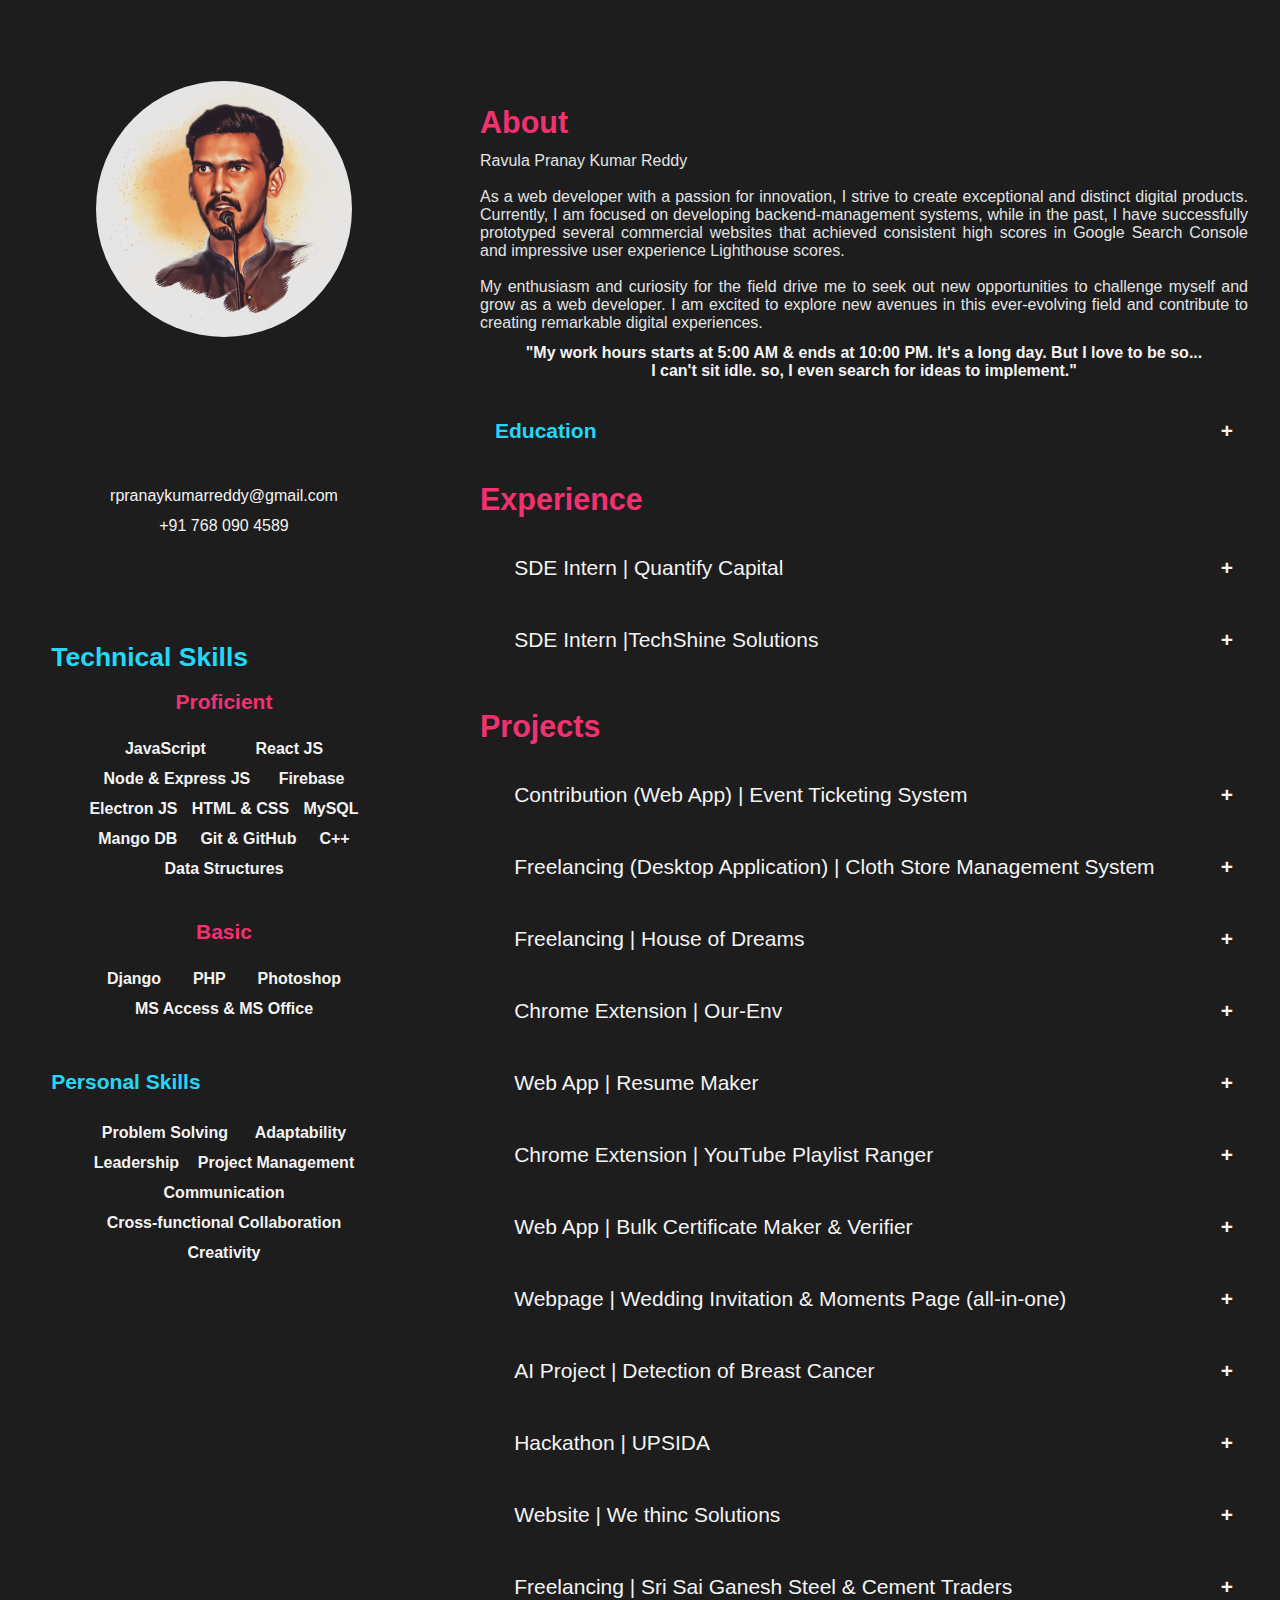
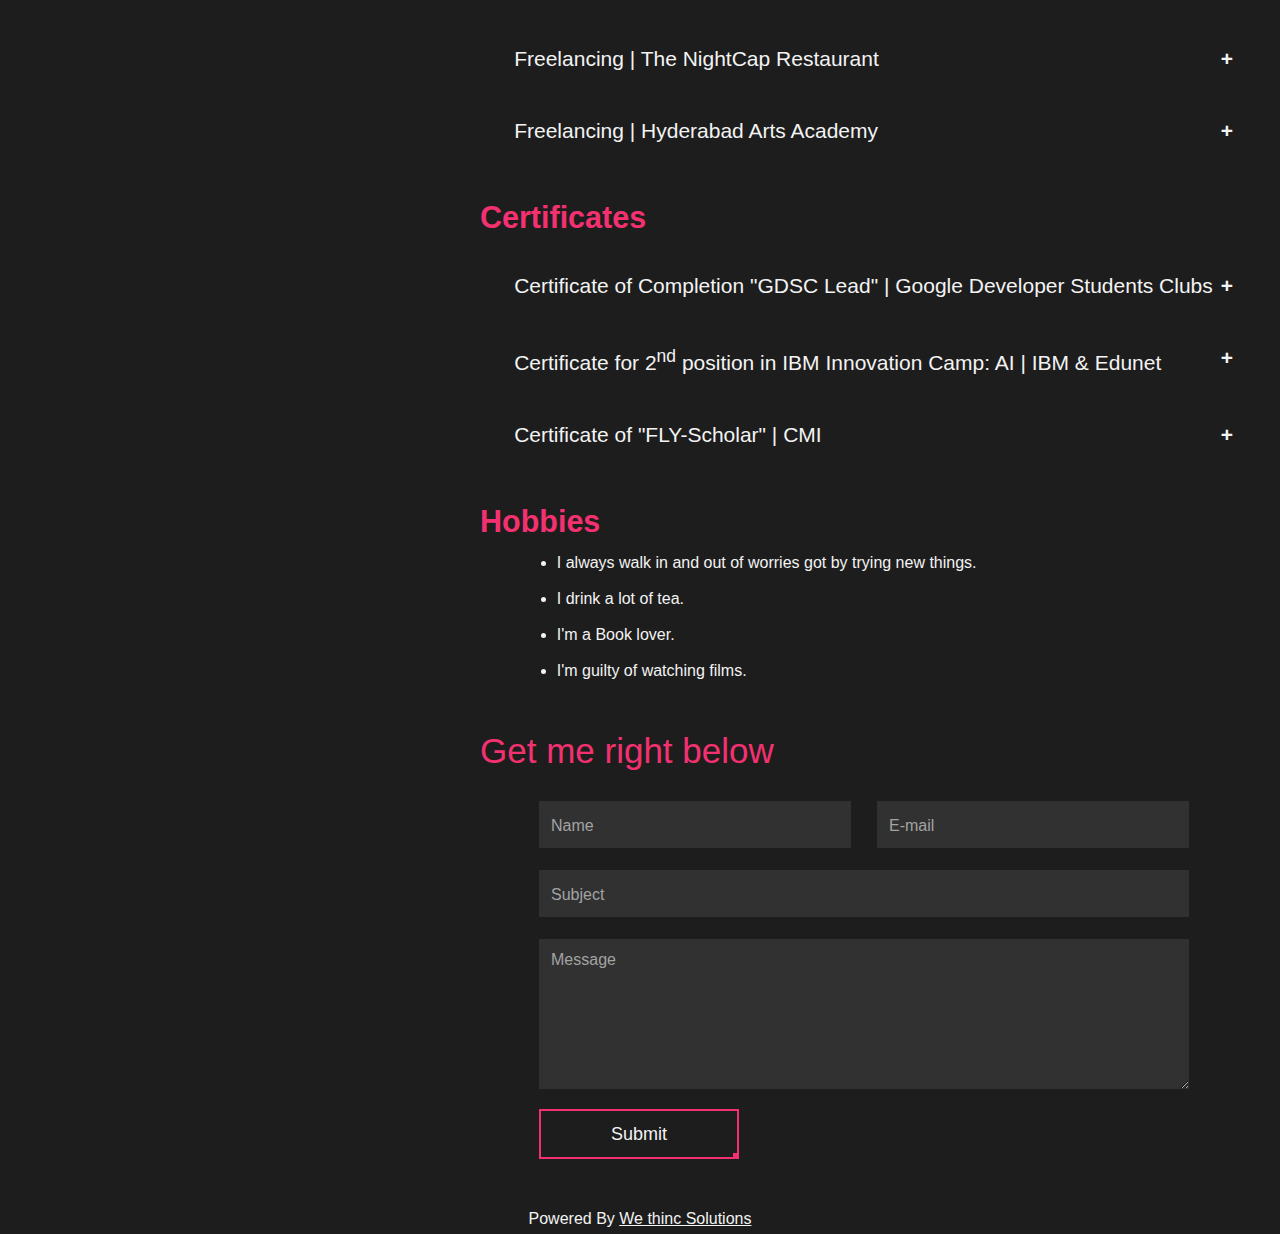
==== commit 4ac590aa: "updated" ====
--- a/index.html
+++ b/index.html
@@ -67,7 +67,7 @@
                 <div class="port-photo">
                     <div class="face-inner">
                         <div class="front-face">
-                            <div class="flex-row"><img src="pranay.jpeg" alt="Image Of Pranay Kumar Reddy Ravula"></div>
+                            <div class="flex-row"><img src="nw.jpg" alt="Image Of Pranay Kumar Reddy Ravula"></div>
                         </div>
                         <div class="back-face">
                             <div class="flex-row"><img src="pranay_kid.jpg"
